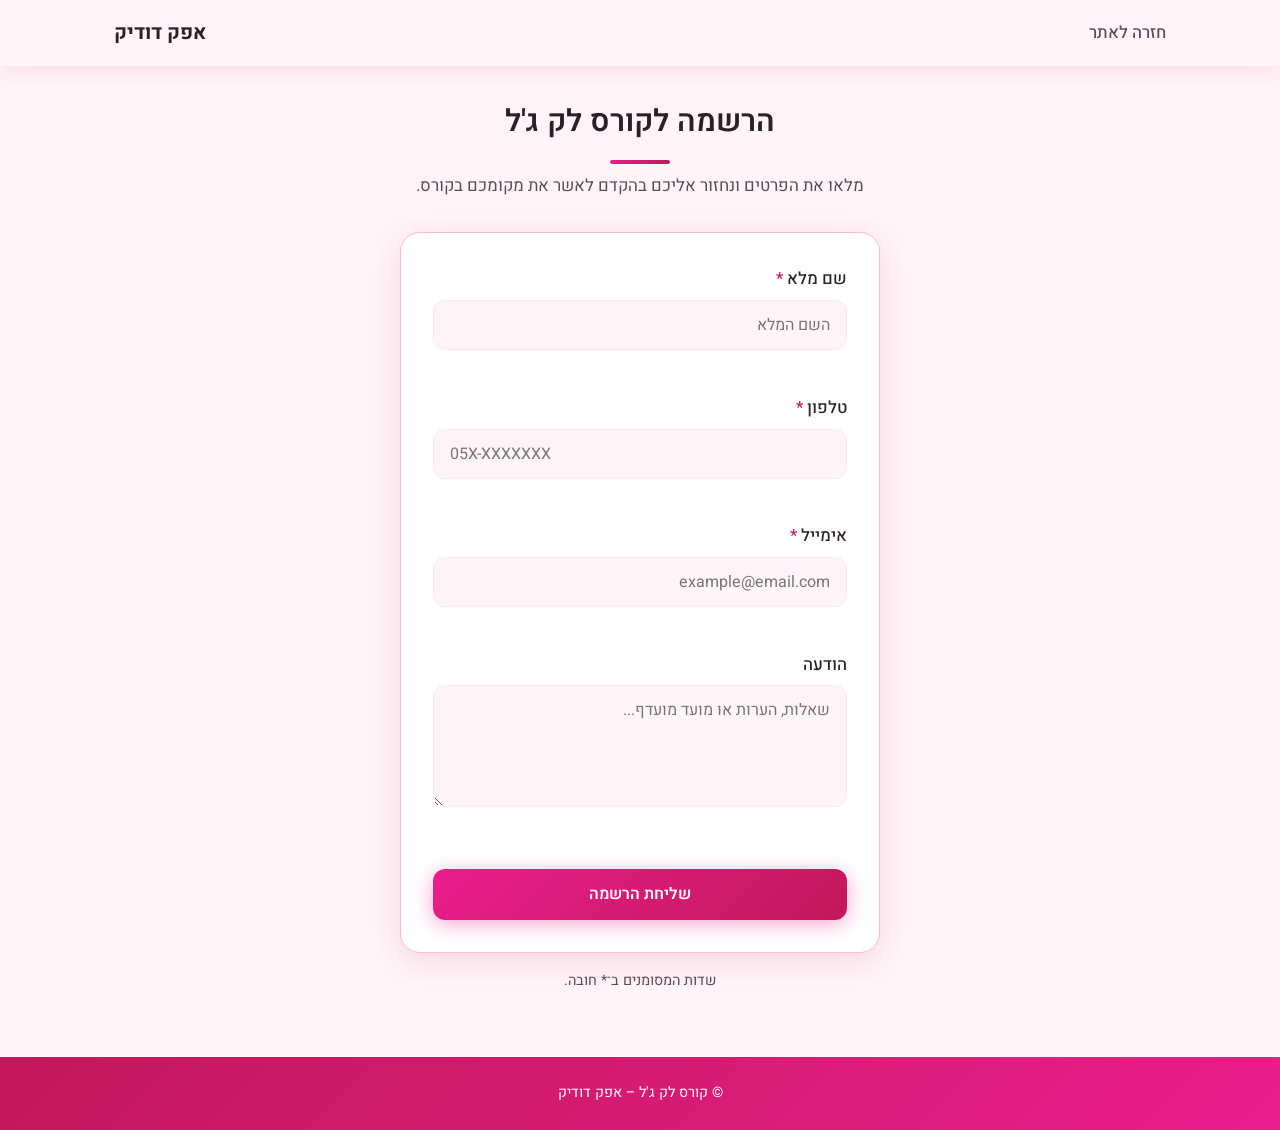
==== register.html @ 3ee5a475 "Add files via upload" ====
<!DOCTYPE html>
<html lang="he" dir="rtl">
<head>
  <meta charset="UTF-8">
  <meta name="viewport" content="width=device-width, initial-scale=1.0">
  <title>הרשמה לקורס לק ג'ל | אפק דודיק</title>
  <link rel="preconnect" href="https://fonts.googleapis.com">
  <link rel="preconnect" href="https://fonts.gstatic.com" crossorigin>
  <link href="https://fonts.googleapis.com/css2?family=Heebo:wght@300;400;500;600;700&display=swap" rel="stylesheet">
  <link rel="stylesheet" href="style.css">
</head>
<body>
  <header class="header">
    <nav class="nav">
      <ul class="nav-links">
        <li><a href="index.html">חזרה לאתר</a></li>
      </ul>
      <a href="index.html" class="logo">
        <img src="" alt="אפק דודיק" class="logo-img" id="logo-img">
        <span class="logo-text">אפק דודיק</span>
      </a>
    </nav>
  </header>

  <main class="register-page">
    <section class="section register-section">
      <div class="container register-container">
        <h1 class="register-title">הרשמה לקורס לק ג'ל</h1>
        <p class="register-intro">מלאו את הפרטים ונחזור אליכם בהקדם לאשר את מקומכם בקורס.</p>

        <!-- להפעלת שליחה למייל: הירשמי ב־formspree.io, צרי טופס עם המייל shoamdudik1123@gmail.com והדביקי את ה־Form ID כאן -->
        <form id="register-form" class="register-form" action="#" method="post" novalidate
          data-formspree-id=""
          data-whatsapp="972543205622">
          <div class="form-group" data-field="name">
            <label for="reg-name">שם מלא <span class="required">*</span></label>
            <input type="text" id="reg-name" name="name" required placeholder="השם המלא" autocomplete="name">
            <span class="error-message" aria-live="polite"></span>
          </div>

          <div class="form-group" data-field="phone">
            <label for="reg-phone">טלפון <span class="required">*</span></label>
            <input type="tel" id="reg-phone" name="phone" required placeholder="05X-XXXXXXX" autocomplete="tel">
            <span class="error-message" aria-live="polite"></span>
          </div>

          <div class="form-group" data-field="email">
            <label for="reg-email">אימייל <span class="required">*</span></label>
            <input type="email" id="reg-email" name="email" required placeholder="example@email.com" autocomplete="email">
            <span class="error-message" aria-live="polite"></span>
          </div>

          <div class="form-group" data-field="message">
            <label for="reg-message">הודעה</label>
            <textarea id="reg-message" name="message" rows="4" placeholder="שאלות, הערות או מועד מועדף..."></textarea>
            <span class="error-message" aria-live="polite"></span>
          </div>

          <button type="submit" class="btn btn-primary btn-submit">שליחת הרשמה</button>
        </form>

        <p class="register-note">שדות המסומנים ב־* חובה.</p>
      </div>
    </section>
  </main>

  <footer class="footer">
    <div class="container">
      <p>© קורס לק ג'ל – אפק דודיק</p>
    </div>
  </footer>

  <script src="register.js"></script>
</body>
</html>
---- style.css ----
/* ---- Variables – צבעים בולטים ויפים לקורס לק ג'ל ---- */
:root {
  --color-bg: #fff5f8;
  --color-cream: #ffe4ec;
  --color-rose: #e91e8c;
  --color-rose-deep: #c2185b;
  --color-rose-light: #f8bbd9;
  --color-rose-hover: #f7c6ec;
  --color-accent: #ff4081;
  --color-text: #2d1f28;
  --color-text-soft: #5c4a54;
  --color-gold: #d4a84b;
  --color-white: #fff;
  --font-heebo: 'Heebo', sans-serif;
  --shadow-soft: 0 4px 20px rgba(233, 30, 140, 0.12);
  --shadow-card: 0 8px 32px rgba(194, 24, 91, 0.15);
  --radius: 12px;
  --radius-lg: 20px;
}

/* ---- Base ---- */
*,
*::before,
*::after {
  box-sizing: border-box;
}

html {
  scroll-behavior: smooth;
  direction: rtl;
}

body {
  margin: 0;
  font-family: var(--font-heebo);
  font-size: 1.05rem;
  line-height: 1.7;
  color: var(--color-text);
  background: var(--color-bg);
  direction: rtl;
}

a {
  color: var(--color-rose-deep);
  text-decoration: none;
  transition: color 0.2s;
}

a:hover {
  color: var(--color-gold);
}

h1, h2, h3 {
  font-family: var(--font-heebo);
  font-weight: 600;
}

/* ---- Header ---- */
.header {
  position: fixed;
  top: 0;
  right: 0;
  left: 0;
  z-index: 100;
  background: rgba(255, 245, 248, 0.98);
  backdrop-filter: blur(8px);
  box-shadow: var(--shadow-soft);
}

.nav {
  display: flex;
  align-items: center;
  justify-content: space-between;
  flex-direction: row;
  direction: rtl;
  max-width: 1100px;
  margin: 0 auto;
  padding: 1rem 1.5rem;
}

.logo {
  display: flex;
  align-items: center;
  gap: 0.5rem;
  font-weight: 700;
  font-size: 1.25rem;
  color: var(--color-text);
}

.logo-img {
  max-height: 42px;
  width: auto;
  display: block;
  object-fit: contain;
}

.logo-text {
  display: inline;
}

.nav-links {
  display: flex;
  flex-direction: row;
  direction: rtl;
  gap: 1.75rem;
  list-style: none;
  margin: 0;
  padding: 0;
}

.nav-links a {
  color: var(--color-text-soft);
  font-weight: 500;
}

.nav-links a:hover {
  color: var(--color-rose);
}

.nav-toggle {
  display: none;
  background: none;
  border: none;
  font-size: 1.5rem;
  cursor: pointer;
  padding: 0.25rem;
}

/* ---- Hero ---- */
.hero {
  position: relative;
  min-height: 85vh;
  display: flex;
  align-items: center;
  justify-content: center;
  padding: 6rem 1.5rem 4rem;
  overflow: hidden;
}

.hero-bg {
  position: absolute;
  inset: 0;
  z-index: 0;
  background: var(--color-cream) url('https://images.unsplash.com/photo-1604654894610-df63bc536371?w=1200') center/cover no-repeat;
}

/* שכבת כיסוי כדי שהטקסט יישאר קריא */
.hero-bg::after {
  content: '';
  position: absolute;
  inset: 0;
  background: linear-gradient(135deg, rgba(255, 245, 248, 0.92) 0%, rgba(255, 228, 236, 0.88) 50%, rgba(255, 245, 248, 0.9) 100%);
  z-index: 1;
}

.hero-content {
  position: relative;
  z-index: 2;
  text-align: center;
  max-width: 560px;
}

.hero h1 {
  font-size: clamp(2.25rem, 5vw, 3.5rem);
  margin: 0 0 0.5rem;
  color: var(--color-text);
  letter-spacing: -0.02em;
}

.hero-sub {
  font-size: 1.2rem;
  color: var(--color-text-soft);
  margin: 0 0 0.5rem;
}

.hero-text {
  font-size: 1rem;
  color: var(--color-text-soft);
  margin: 0 0 0.75rem;
  line-height: 1.65;
  text-align: center;
}

.hero-highlights {
  list-style: none;
  margin: 0.75rem 0 0.5rem;
  padding: 0;
  font-size: 1rem;
  color: var(--color-rose-deep);
  font-weight: 500;
}

.hero-highlights li {
  margin: 0.25rem 0;
}

.hero-cta-text {
  font-size: 1rem;
  color: var(--color-text-soft);
  margin: 0 0 1.25rem;
  font-style: italic;
}

.hero-price {
  margin: 0 0 1.5rem;
  font-size: 1.15rem;
}

.price-amount {
  font-weight: 700;
  font-size: 1.5rem;
  color: var(--color-text);
}

.price-note {
  display: block;
  font-size: 0.9rem;
  color: var(--color-text-soft);
  font-weight: 400;
  margin-top: 0.2rem;
}

/* ---- Buttons ---- */
.btn {
  display: inline-block;
  padding: 0.85rem 2rem;
  font-family: var(--font-heebo);
  font-size: 1rem;
  font-weight: 600;
  border: none;
  border-radius: var(--radius);
  cursor: pointer;
  transition: transform 0.2s, box-shadow 0.2s, color 0.2s, background 0.2s;
}

.btn-primary {
  background: linear-gradient(135deg, var(--color-rose) 0%, var(--color-rose-deep) 100%);
  color: var(--color-white);
  box-shadow: 0 4px 20px rgba(233, 30, 140, 0.4);
}

.btn-primary:hover,
a.btn-primary:hover {
  background: var(--color-rose-hover);
  color: var(--color-text);
  transform: translateY(-2px);
  box-shadow: 0 8px 28px rgba(247, 198, 236, 0.5);
}

/* כפתור ה־HERO – בולט ויפה */
.btn-hero {
  padding: 1rem 2.5rem;
  font-size: 1.1rem;
  font-weight: 700;
  letter-spacing: 0.02em;
  border-radius: 50px;
  box-shadow: 0 6px 24px rgba(194, 24, 91, 0.35);
  border: 2px solid rgba(255, 255, 255, 0.4);
}

.btn-hero:hover,
a.btn-hero:hover {
  box-shadow: 0 10px 32px rgba(194, 24, 91, 0.45);
  border-color: rgba(255, 255, 255, 0.6);
}

/* ---- Sections ---- */
.section {
  padding: 4rem 1.5rem;
  max-width: 1100px;
  margin: 0 auto;
}

.section h2 {
  font-size: 1.85rem;
  margin: 0 0 1.5rem;
  color: var(--color-text);
  text-align: center;
}

.section h2::after {
  content: '';
  display: block;
  width: 60px;
  height: 4px;
  background: linear-gradient(90deg, var(--color-rose), var(--color-rose-deep));
  margin: 0.75rem auto 0;
  border-radius: 2px;
}

.container {
  max-width: 800px;
  margin: 0 auto;
}

.lead {
  font-size: 1.15rem;
  color: var(--color-text-soft);
  text-align: center;
  margin: 0 0 1.25rem;
  max-width: 640px;
  margin-inline: auto;
}

.about-p {
  font-size: 1.05rem;
  color: var(--color-text-soft);
  margin: 0 0 1rem;
  max-width: 640px;
  margin-inline: auto;
  text-align: center;
  line-height: 1.7;
}

/* ---- About / Features ---- */
.about {
  background: var(--color-white);
  box-shadow: var(--shadow-soft);
}

.features {
  display: grid;
  grid-template-columns: repeat(auto-fit, minmax(200px, 1fr));
  gap: 1.5rem;
  margin-top: 2rem;
}

.feature {
  text-align: center;
  padding: 1.5rem 1rem;
  background: var(--color-white);
  border-radius: var(--radius-lg);
  box-shadow: var(--shadow-soft);
  border: 1px solid var(--color-rose-light);
  transition: transform 0.2s;
}

.feature:hover {
  transform: translateY(-4px);
}

.feature-icon {
  font-size: 2rem;
  display: block;
  margin-bottom: 0.75rem;
}

.feature h3 {
  font-size: 1.15rem;
  margin: 0 0 0.35rem;
  color: var(--color-text);
}

.feature p {
  margin: 0;
  font-size: 0.95rem;
  color: var(--color-text-soft);
}

/* ---- Content list ---- */
.content-section {
  background: linear-gradient(180deg, var(--color-cream) 0%, var(--color-bg) 100%);
}

.content-section .section h2::after {
  background: linear-gradient(90deg, var(--color-rose-deep), var(--color-rose));
}

.content-intro {
  text-align: center;
  color: var(--color-text-soft);
  margin: 0 0 1.25rem;
  max-width: 560px;
  margin-inline: auto;
}

.content-outro {
  text-align: center;
  color: var(--color-text-soft);
  margin: 1.25rem 0 0;
  max-width: 520px;
  margin-inline: auto;
  font-weight: 500;
}

.content-list {
  list-style: none;
  margin: 0;
  padding: 0;
  max-width: 520px;
  margin-inline: auto;
}

.content-list li {
  position: relative;
  padding: 0.75rem 2.5rem 0.75rem 0;
  border-bottom: 1px solid rgba(61, 50, 50, 0.08);
  color: var(--color-text-soft);
}

.content-list li::before {
  content: '✓';
  position: absolute;
  right: 0;
  top: 50%;
  transform: translateY(-50%);
  width: 1.5rem;
  height: 1.5rem;
  background: var(--color-rose);
  color: var(--color-white);
  border-radius: 50%;
  display: flex;
  align-items: center;
  justify-content: center;
  font-size: 0.8rem;
  font-weight: bold;
  flex-shrink: 0;
}

/* ---- Instructor ---- */
.instructor .container {
  max-width: 700px;
}

.instructor-card {
  display: grid;
  grid-template-columns: 200px 1fr;
  gap: 2rem;
  align-items: start;
  background: var(--color-white);
  padding: 2rem;
  border-radius: var(--radius-lg);
  box-shadow: var(--shadow-card);
  border: 1px solid var(--color-rose-light);
}

.instructor-placeholder,
.instructor-card .instructor-img-wrap {
  aspect-ratio: 1;
  border-radius: var(--radius);
  overflow: hidden;
  background: linear-gradient(145deg, var(--color-cream) 0%, var(--color-rose-light) 100%);
}

.instructor-card .instructor-img-wrap.instructor-img-fallback {
  display: flex;
  align-items: center;
  justify-content: center;
  color: var(--color-rose-deep);
  font-weight: 600;
  font-size: 0.95rem;
  text-align: center;
  padding: 1rem;
}

.instructor-card .instructor-img-wrap img {
  width: 100%;
  height: 100%;
  object-fit: cover;
  display: block;
}

.instructor-placeholder {
  opacity: 0.9;
}

.instructor-info p {
  margin: 0 0 0.85rem;
  color: var(--color-text-soft);
  line-height: 1.7;
}

.instructor-info p:last-child {
  margin-bottom: 0;
}

/* ---- פרטי הקורס ---- */
.details-section {
  background: var(--color-white);
  box-shadow: var(--shadow-soft);
}

.details-grid {
  display: grid;
  grid-template-columns: repeat(auto-fit, minmax(180px, 1fr));
  gap: 1.25rem;
  margin: 0 0 2rem;
  max-width: 560px;
  margin-inline: auto;
}

.details-item {
  text-align: center;
  padding: 1rem;
  background: var(--color-bg);
  border-radius: var(--radius);
  border: 1px solid var(--color-rose-light);
}

.details-label {
  display: block;
  font-size: 0.9rem;
  color: var(--color-text-soft);
  margin-bottom: 0.35rem;
}

.details-value {
  font-weight: 600;
  color: var(--color-text);
}

.details-included {
  max-width: 360px;
  margin: 0 auto 2rem;
}

.details-included h3 {
  font-size: 1.1rem;
  margin: 0 0 0.75rem;
  color: var(--color-text);
  text-align: center;
}

.details-included ul {
  list-style: none;
  margin: 0;
  padding: 0;
}

.details-included li {
  position: relative;
  padding: 0.4rem 2.5rem 0.4rem 0;
  color: var(--color-text-soft);
}

.details-included li::before {
  content: '✓';
  position: absolute;
  right: 0;
  top: 50%;
  transform: translateY(-50%);
  color: var(--color-rose);
  font-weight: bold;
  font-size: 1rem;
}

.details-price {
  text-align: center;
  font-size: 1.35rem;
  color: var(--color-text);
  margin: 2rem 0 0;
}

.details-price strong {
  color: var(--color-rose-deep);
}

/* ---- תיק עבודות & לקוחות מרוצים ---- */
.portfolio-section,
.testimonials-section {
  background: var(--color-bg);
}

.section-placeholder {
  text-align: center;
  color: var(--color-text-soft);
  margin: 0 0 1.5rem;
  font-size: 1rem;
}

.portfolio-placeholder,
.testimonials-placeholder {
  min-height: 180px;
  background: var(--color-cream);
  border: 2px dashed var(--color-rose-light);
  border-radius: var(--radius-lg);
  margin: 0 auto;
  max-width: 800px;
}

/* ---- Contact ---- */
.contact {
  background: var(--color-white);
  box-shadow: var(--shadow-soft);
}

.contact-intro {
  text-align: center;
  color: var(--color-text-soft);
  margin: 0 0 1rem;
  max-width: 560px;
  margin-inline: auto;
}

.contact-intro + .contact-intro {
  margin-bottom: 2rem;
}

.contact-cta-wrap {
  text-align: center;
  margin: 0;
}

.btn-cta {
  font-size: 1.1rem;
  padding: 1rem 2.25rem;
}

.contact-form {
  max-width: 420px;
  margin: 0 auto 1.5rem;
}

.form-group {
  margin-bottom: 1.25rem;
}

.form-group label {
  display: block;
  font-weight: 500;
  margin-bottom: 0.4rem;
  color: var(--color-text);
}

.form-group input,
.form-group textarea {
  width: 100%;
  padding: 0.75rem 1rem;
  font-family: var(--font-heebo);
  font-size: 1rem;
  border: 1px solid var(--color-cream);
  border-radius: var(--radius);
  background: var(--color-bg);
  color: var(--color-text);
  transition: border-color 0.2s;
}

.form-group input:focus,
.form-group textarea:focus {
  outline: none;
  border-color: var(--color-rose);
}

.form-group textarea {
  resize: vertical;
  min-height: 100px;
}

.contact-form .btn {
  width: 100%;
}

/* ---- וולידציה ---- */
.form-group.has-error input,
.form-group.has-error textarea {
  border-color: var(--color-rose-deep);
  background: #fff8f9;
}

.form-group .error-message {
  display: block;
  font-size: 0.85rem;
  color: var(--color-rose-deep);
  margin-top: 0.35rem;
  min-height: 1.2em;
}

.form-group .required {
  color: var(--color-rose-deep);
}

/* ---- דף הרשמה ---- */
.register-page {
  padding-top: 4rem;
}

.register-section {
  padding: 2rem 1.5rem 4rem;
}

.register-container {
  max-width: 480px;
  margin: 0 auto;
}

.register-title {
  font-size: 1.9rem;
  text-align: center;
  margin: 0 0 0.5rem;
  color: var(--color-text);
}

.register-title::after {
  content: '';
  display: block;
  width: 60px;
  height: 4px;
  background: linear-gradient(90deg, var(--color-rose), var(--color-rose-deep));
  margin: 0.75rem auto 0;
  border-radius: 2px;
}

.register-intro {
  text-align: center;
  color: var(--color-text-soft);
  margin: 0 0 2rem;
}

.register-form {
  background: var(--color-white);
  padding: 2rem;
  border-radius: var(--radius-lg);
  box-shadow: var(--shadow-card);
  border: 1px solid var(--color-rose-light);
}

.register-form .form-group {
  margin-bottom: 1.35rem;
}

.btn-submit {
  width: 100%;
  margin-top: 0.5rem;
}

.register-note {
  text-align: center;
  font-size: 0.9rem;
  color: var(--color-text-soft);
  margin: 1rem 0 0;
}

.contact-note {
  text-align: center;
  font-size: 0.9rem;
  color: var(--color-text-soft);
  margin: 0;
}

/* ---- Footer ---- */
.footer {
  padding: 1.5rem;
  text-align: center;
  background: linear-gradient(135deg, var(--color-rose-deep) 0%, var(--color-rose) 100%);
  color: var(--color-white);
  font-size: 0.9rem;
}

.footer p {
  margin: 0;
}

/* ---- Responsive ---- */
@media (max-width: 768px) {
  .nav-links {
    display: none;
  }

  .nav-toggle {
    display: block;
  }

  .nav-links.open {
    display: flex;
    flex-direction: column;
    position: absolute;
    top: 100%;
    right: 0;
    left: 0;
    background: var(--color-white);
    padding: 1rem;
    box-shadow: var(--shadow-card);
    gap: 0.5rem;
  }

  .hero {
    min-height: 75vh;
    padding: 5rem 1rem 3rem;
  }

  .instructor-card {
    grid-template-columns: 1fr;
    text-align: center;
  }

  .instructor-placeholder,
  .instructor-card .instructor-img-wrap {
    max-width: 180px;
    margin: 0 auto;
  }
}

@media (max-width: 480px) {
  .features {
    grid-template-columns: 1fr;
  }
}
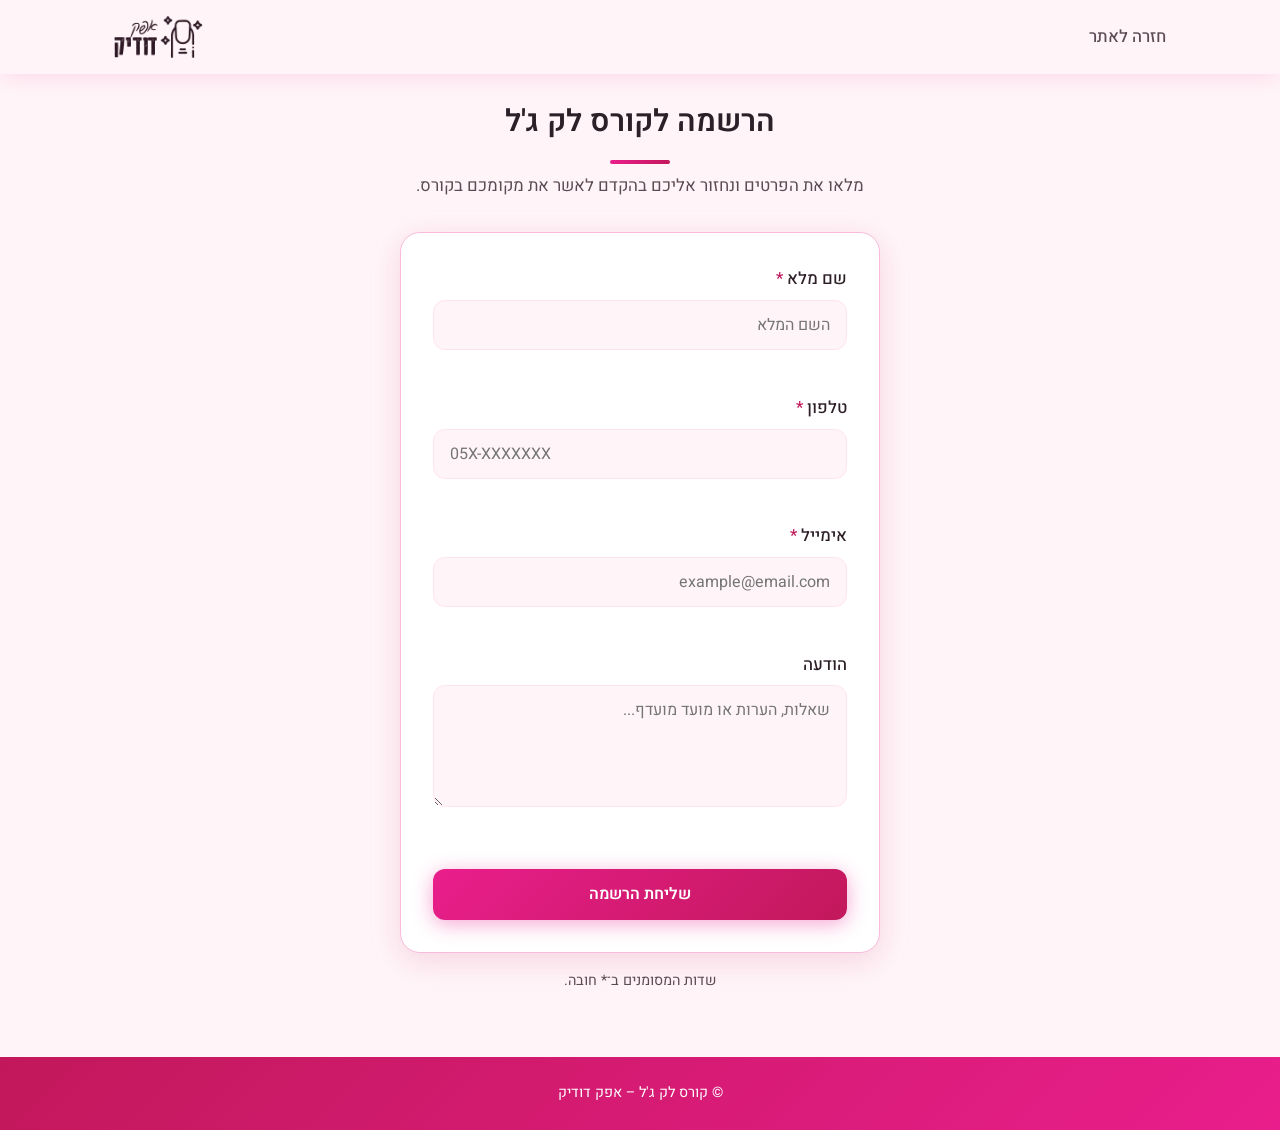
==== commit cc8b3165: "Add files via upload" ====
--- a/register.html
+++ b/register.html
@@ -16,7 +16,7 @@
         <li><a href="index.html">חזרה לאתר</a></li>
       </ul>
       <a href="index.html" class="logo">
-        <img src="" alt="אפק דודיק" class="logo-img" id="logo-img">
+        <img src="images/logo.png" alt="אפק דודיק" class="logo-img">
         <span class="logo-text">אפק דודיק</span>
       </a>
     </nav>
--- a/style.css
+++ b/style.css
@@ -1,797 +1,827 @@
-/* ---- Variables – צבעים בולטים ויפים לקורס לק ג'ל ---- */
-:root {
-  --color-bg: #fff5f8;
-  --color-cream: #ffe4ec;
-  --color-rose: #e91e8c;
-  --color-rose-deep: #c2185b;
-  --color-rose-light: #f8bbd9;
-  --color-rose-hover: #f7c6ec;
-  --color-accent: #ff4081;
-  --color-text: #2d1f28;
-  --color-text-soft: #5c4a54;
-  --color-gold: #d4a84b;
-  --color-white: #fff;
-  --font-heebo: 'Heebo', sans-serif;
-  --shadow-soft: 0 4px 20px rgba(233, 30, 140, 0.12);
-  --shadow-card: 0 8px 32px rgba(194, 24, 91, 0.15);
-  --radius: 12px;
-  --radius-lg: 20px;
-}
-
-/* ---- Base ---- */
-*,
-*::before,
-*::after {
-  box-sizing: border-box;
-}
-
-html {
-  scroll-behavior: smooth;
-  direction: rtl;
-}
-
-body {
-  margin: 0;
-  font-family: var(--font-heebo);
-  font-size: 1.05rem;
-  line-height: 1.7;
-  color: var(--color-text);
-  background: var(--color-bg);
-  direction: rtl;
-}
-
-a {
-  color: var(--color-rose-deep);
-  text-decoration: none;
-  transition: color 0.2s;
-}
-
-a:hover {
-  color: var(--color-gold);
-}
-
-h1, h2, h3 {
-  font-family: var(--font-heebo);
-  font-weight: 600;
-}
-
-/* ---- Header ---- */
-.header {
-  position: fixed;
-  top: 0;
-  right: 0;
-  left: 0;
-  z-index: 100;
-  background: rgba(255, 245, 248, 0.98);
-  backdrop-filter: blur(8px);
-  box-shadow: var(--shadow-soft);
-}
-
-.nav {
-  display: flex;
-  align-items: center;
-  justify-content: space-between;
-  flex-direction: row;
-  direction: rtl;
-  max-width: 1100px;
-  margin: 0 auto;
-  padding: 1rem 1.5rem;
-}
-
-.logo {
-  display: flex;
-  align-items: center;
-  gap: 0.5rem;
-  font-weight: 700;
-  font-size: 1.25rem;
-  color: var(--color-text);
-}
-
-.logo-img {
-  max-height: 42px;
-  width: auto;
-  display: block;
-  object-fit: contain;
-}
-
-.logo-text {
-  display: inline;
-}
-
-.nav-links {
-  display: flex;
-  flex-direction: row;
-  direction: rtl;
-  gap: 1.75rem;
-  list-style: none;
-  margin: 0;
-  padding: 0;
-}
-
-.nav-links a {
-  color: var(--color-text-soft);
-  font-weight: 500;
-}
-
-.nav-links a:hover {
-  color: var(--color-rose);
-}
-
-.nav-toggle {
-  display: none;
-  background: none;
-  border: none;
-  font-size: 1.5rem;
-  cursor: pointer;
-  padding: 0.25rem;
-}
-
-/* ---- Hero ---- */
-.hero {
-  position: relative;
-  min-height: 85vh;
-  display: flex;
-  align-items: center;
-  justify-content: center;
-  padding: 6rem 1.5rem 4rem;
-  overflow: hidden;
-}
-
-.hero-bg {
-  position: absolute;
-  inset: 0;
-  z-index: 0;
-  background: var(--color-cream) url('https://images.unsplash.com/photo-1604654894610-df63bc536371?w=1200') center/cover no-repeat;
-}
-
-/* שכבת כיסוי כדי שהטקסט יישאר קריא */
-.hero-bg::after {
-  content: '';
-  position: absolute;
-  inset: 0;
-  background: linear-gradient(135deg, rgba(255, 245, 248, 0.92) 0%, rgba(255, 228, 236, 0.88) 50%, rgba(255, 245, 248, 0.9) 100%);
-  z-index: 1;
-}
-
-.hero-content {
-  position: relative;
-  z-index: 2;
-  text-align: center;
-  max-width: 560px;
-}
-
-.hero h1 {
-  font-size: clamp(2.25rem, 5vw, 3.5rem);
-  margin: 0 0 0.5rem;
-  color: var(--color-text);
-  letter-spacing: -0.02em;
-}
-
-.hero-sub {
-  font-size: 1.2rem;
-  color: var(--color-text-soft);
-  margin: 0 0 0.5rem;
-}
-
-.hero-text {
-  font-size: 1rem;
-  color: var(--color-text-soft);
-  margin: 0 0 0.75rem;
-  line-height: 1.65;
-  text-align: center;
-}
-
-.hero-highlights {
-  list-style: none;
-  margin: 0.75rem 0 0.5rem;
-  padding: 0;
-  font-size: 1rem;
-  color: var(--color-rose-deep);
-  font-weight: 500;
-}
-
-.hero-highlights li {
-  margin: 0.25rem 0;
-}
-
-.hero-cta-text {
-  font-size: 1rem;
-  color: var(--color-text-soft);
-  margin: 0 0 1.25rem;
-  font-style: italic;
-}
-
-.hero-price {
-  margin: 0 0 1.5rem;
-  font-size: 1.15rem;
-}
-
-.price-amount {
-  font-weight: 700;
-  font-size: 1.5rem;
-  color: var(--color-text);
-}
-
-.price-note {
-  display: block;
-  font-size: 0.9rem;
-  color: var(--color-text-soft);
-  font-weight: 400;
-  margin-top: 0.2rem;
-}
-
-/* ---- Buttons ---- */
-.btn {
-  display: inline-block;
-  padding: 0.85rem 2rem;
-  font-family: var(--font-heebo);
-  font-size: 1rem;
-  font-weight: 600;
-  border: none;
-  border-radius: var(--radius);
-  cursor: pointer;
-  transition: transform 0.2s, box-shadow 0.2s, color 0.2s, background 0.2s;
-}
-
-.btn-primary {
-  background: linear-gradient(135deg, var(--color-rose) 0%, var(--color-rose-deep) 100%);
-  color: var(--color-white);
-  box-shadow: 0 4px 20px rgba(233, 30, 140, 0.4);
-}
-
-.btn-primary:hover,
-a.btn-primary:hover {
-  background: var(--color-rose-hover);
-  color: var(--color-text);
-  transform: translateY(-2px);
-  box-shadow: 0 8px 28px rgba(247, 198, 236, 0.5);
-}
-
-/* כפתור ה־HERO – בולט ויפה */
-.btn-hero {
-  padding: 1rem 2.5rem;
-  font-size: 1.1rem;
-  font-weight: 700;
-  letter-spacing: 0.02em;
-  border-radius: 50px;
-  box-shadow: 0 6px 24px rgba(194, 24, 91, 0.35);
-  border: 2px solid rgba(255, 255, 255, 0.4);
-}
-
-.btn-hero:hover,
-a.btn-hero:hover {
-  box-shadow: 0 10px 32px rgba(194, 24, 91, 0.45);
-  border-color: rgba(255, 255, 255, 0.6);
-}
-
-/* ---- Sections ---- */
-.section {
-  padding: 4rem 1.5rem;
-  max-width: 1100px;
-  margin: 0 auto;
-}
-
-.section h2 {
-  font-size: 1.85rem;
-  margin: 0 0 1.5rem;
-  color: var(--color-text);
-  text-align: center;
-}
-
-.section h2::after {
-  content: '';
-  display: block;
-  width: 60px;
-  height: 4px;
-  background: linear-gradient(90deg, var(--color-rose), var(--color-rose-deep));
-  margin: 0.75rem auto 0;
-  border-radius: 2px;
-}
-
-.container {
-  max-width: 800px;
-  margin: 0 auto;
-}
-
-.lead {
-  font-size: 1.15rem;
-  color: var(--color-text-soft);
-  text-align: center;
-  margin: 0 0 1.25rem;
-  max-width: 640px;
-  margin-inline: auto;
-}
-
-.about-p {
-  font-size: 1.05rem;
-  color: var(--color-text-soft);
-  margin: 0 0 1rem;
-  max-width: 640px;
-  margin-inline: auto;
-  text-align: center;
-  line-height: 1.7;
-}
-
-/* ---- About / Features ---- */
-.about {
-  background: var(--color-white);
-  box-shadow: var(--shadow-soft);
-}
-
-.features {
-  display: grid;
-  grid-template-columns: repeat(auto-fit, minmax(200px, 1fr));
-  gap: 1.5rem;
-  margin-top: 2rem;
-}
-
-.feature {
-  text-align: center;
-  padding: 1.5rem 1rem;
-  background: var(--color-white);
-  border-radius: var(--radius-lg);
-  box-shadow: var(--shadow-soft);
-  border: 1px solid var(--color-rose-light);
-  transition: transform 0.2s;
-}
-
-.feature:hover {
-  transform: translateY(-4px);
-}
-
-.feature-icon {
-  font-size: 2rem;
-  display: block;
-  margin-bottom: 0.75rem;
-}
-
-.feature h3 {
-  font-size: 1.15rem;
-  margin: 0 0 0.35rem;
-  color: var(--color-text);
-}
-
-.feature p {
-  margin: 0;
-  font-size: 0.95rem;
-  color: var(--color-text-soft);
-}
-
-/* ---- Content list ---- */
-.content-section {
-  background: linear-gradient(180deg, var(--color-cream) 0%, var(--color-bg) 100%);
-}
-
-.content-section .section h2::after {
-  background: linear-gradient(90deg, var(--color-rose-deep), var(--color-rose));
-}
-
-.content-intro {
-  text-align: center;
-  color: var(--color-text-soft);
-  margin: 0 0 1.25rem;
-  max-width: 560px;
-  margin-inline: auto;
-}
-
-.content-outro {
-  text-align: center;
-  color: var(--color-text-soft);
-  margin: 1.25rem 0 0;
-  max-width: 520px;
-  margin-inline: auto;
-  font-weight: 500;
-}
-
-.content-list {
-  list-style: none;
-  margin: 0;
-  padding: 0;
-  max-width: 520px;
-  margin-inline: auto;
-}
-
-.content-list li {
-  position: relative;
-  padding: 0.75rem 2.5rem 0.75rem 0;
-  border-bottom: 1px solid rgba(61, 50, 50, 0.08);
-  color: var(--color-text-soft);
-}
-
-.content-list li::before {
-  content: '✓';
-  position: absolute;
-  right: 0;
-  top: 50%;
-  transform: translateY(-50%);
-  width: 1.5rem;
-  height: 1.5rem;
-  background: var(--color-rose);
-  color: var(--color-white);
-  border-radius: 50%;
-  display: flex;
-  align-items: center;
-  justify-content: center;
-  font-size: 0.8rem;
-  font-weight: bold;
-  flex-shrink: 0;
-}
-
-/* ---- Instructor ---- */
-.instructor .container {
-  max-width: 700px;
-}
-
-.instructor-card {
-  display: grid;
-  grid-template-columns: 200px 1fr;
-  gap: 2rem;
-  align-items: start;
-  background: var(--color-white);
-  padding: 2rem;
-  border-radius: var(--radius-lg);
-  box-shadow: var(--shadow-card);
-  border: 1px solid var(--color-rose-light);
-}
-
-.instructor-placeholder,
-.instructor-card .instructor-img-wrap {
-  aspect-ratio: 1;
-  border-radius: var(--radius);
-  overflow: hidden;
-  background: linear-gradient(145deg, var(--color-cream) 0%, var(--color-rose-light) 100%);
-}
-
-.instructor-card .instructor-img-wrap.instructor-img-fallback {
-  display: flex;
-  align-items: center;
-  justify-content: center;
-  color: var(--color-rose-deep);
-  font-weight: 600;
-  font-size: 0.95rem;
-  text-align: center;
-  padding: 1rem;
-}
-
-.instructor-card .instructor-img-wrap img {
-  width: 100%;
-  height: 100%;
-  object-fit: cover;
-  display: block;
-}
-
-.instructor-placeholder {
-  opacity: 0.9;
-}
-
-.instructor-info p {
-  margin: 0 0 0.85rem;
-  color: var(--color-text-soft);
-  line-height: 1.7;
-}
-
-.instructor-info p:last-child {
-  margin-bottom: 0;
-}
-
-/* ---- פרטי הקורס ---- */
-.details-section {
-  background: var(--color-white);
-  box-shadow: var(--shadow-soft);
-}
-
-.details-grid {
-  display: grid;
-  grid-template-columns: repeat(auto-fit, minmax(180px, 1fr));
-  gap: 1.25rem;
-  margin: 0 0 2rem;
-  max-width: 560px;
-  margin-inline: auto;
-}
-
-.details-item {
-  text-align: center;
-  padding: 1rem;
-  background: var(--color-bg);
-  border-radius: var(--radius);
-  border: 1px solid var(--color-rose-light);
-}
-
-.details-label {
-  display: block;
-  font-size: 0.9rem;
-  color: var(--color-text-soft);
-  margin-bottom: 0.35rem;
-}
-
-.details-value {
-  font-weight: 600;
-  color: var(--color-text);
-}
-
-.details-included {
-  max-width: 360px;
-  margin: 0 auto 2rem;
-}
-
-.details-included h3 {
-  font-size: 1.1rem;
-  margin: 0 0 0.75rem;
-  color: var(--color-text);
-  text-align: center;
-}
-
-.details-included ul {
-  list-style: none;
-  margin: 0;
-  padding: 0;
-}
-
-.details-included li {
-  position: relative;
-  padding: 0.4rem 2.5rem 0.4rem 0;
-  color: var(--color-text-soft);
-}
-
-.details-included li::before {
-  content: '✓';
-  position: absolute;
-  right: 0;
-  top: 50%;
-  transform: translateY(-50%);
-  color: var(--color-rose);
-  font-weight: bold;
-  font-size: 1rem;
-}
-
-.details-price {
-  text-align: center;
-  font-size: 1.35rem;
-  color: var(--color-text);
-  margin: 2rem 0 0;
-}
-
-.details-price strong {
-  color: var(--color-rose-deep);
-}
-
-/* ---- תיק עבודות & לקוחות מרוצים ---- */
-.portfolio-section,
-.testimonials-section {
-  background: var(--color-bg);
-}
-
-.section-placeholder {
-  text-align: center;
-  color: var(--color-text-soft);
-  margin: 0 0 1.5rem;
-  font-size: 1rem;
-}
-
-.portfolio-placeholder,
-.testimonials-placeholder {
-  min-height: 180px;
-  background: var(--color-cream);
-  border: 2px dashed var(--color-rose-light);
-  border-radius: var(--radius-lg);
-  margin: 0 auto;
-  max-width: 800px;
-}
-
-/* ---- Contact ---- */
-.contact {
-  background: var(--color-white);
-  box-shadow: var(--shadow-soft);
-}
-
-.contact-intro {
-  text-align: center;
-  color: var(--color-text-soft);
-  margin: 0 0 1rem;
-  max-width: 560px;
-  margin-inline: auto;
-}
-
-.contact-intro + .contact-intro {
-  margin-bottom: 2rem;
-}
-
-.contact-cta-wrap {
-  text-align: center;
-  margin: 0;
-}
-
-.btn-cta {
-  font-size: 1.1rem;
-  padding: 1rem 2.25rem;
-}
-
-.contact-form {
-  max-width: 420px;
-  margin: 0 auto 1.5rem;
-}
-
-.form-group {
-  margin-bottom: 1.25rem;
-}
-
-.form-group label {
-  display: block;
-  font-weight: 500;
-  margin-bottom: 0.4rem;
-  color: var(--color-text);
-}
-
-.form-group input,
-.form-group textarea {
-  width: 100%;
-  padding: 0.75rem 1rem;
-  font-family: var(--font-heebo);
-  font-size: 1rem;
-  border: 1px solid var(--color-cream);
-  border-radius: var(--radius);
-  background: var(--color-bg);
-  color: var(--color-text);
-  transition: border-color 0.2s;
-}
-
-.form-group input:focus,
-.form-group textarea:focus {
-  outline: none;
-  border-color: var(--color-rose);
-}
-
-.form-group textarea {
-  resize: vertical;
-  min-height: 100px;
-}
-
-.contact-form .btn {
-  width: 100%;
-}
-
-/* ---- וולידציה ---- */
-.form-group.has-error input,
-.form-group.has-error textarea {
-  border-color: var(--color-rose-deep);
-  background: #fff8f9;
-}
-
-.form-group .error-message {
-  display: block;
-  font-size: 0.85rem;
-  color: var(--color-rose-deep);
-  margin-top: 0.35rem;
-  min-height: 1.2em;
-}
-
-.form-group .required {
-  color: var(--color-rose-deep);
-}
-
-/* ---- דף הרשמה ---- */
-.register-page {
-  padding-top: 4rem;
-}
-
-.register-section {
-  padding: 2rem 1.5rem 4rem;
-}
-
-.register-container {
-  max-width: 480px;
-  margin: 0 auto;
-}
-
-.register-title {
-  font-size: 1.9rem;
-  text-align: center;
-  margin: 0 0 0.5rem;
-  color: var(--color-text);
-}
-
-.register-title::after {
-  content: '';
-  display: block;
-  width: 60px;
-  height: 4px;
-  background: linear-gradient(90deg, var(--color-rose), var(--color-rose-deep));
-  margin: 0.75rem auto 0;
-  border-radius: 2px;
-}
-
-.register-intro {
-  text-align: center;
-  color: var(--color-text-soft);
-  margin: 0 0 2rem;
-}
-
-.register-form {
-  background: var(--color-white);
-  padding: 2rem;
-  border-radius: var(--radius-lg);
-  box-shadow: var(--shadow-card);
-  border: 1px solid var(--color-rose-light);
-}
-
-.register-form .form-group {
-  margin-bottom: 1.35rem;
-}
-
-.btn-submit {
-  width: 100%;
-  margin-top: 0.5rem;
-}
-
-.register-note {
-  text-align: center;
-  font-size: 0.9rem;
-  color: var(--color-text-soft);
-  margin: 1rem 0 0;
-}
-
-.contact-note {
-  text-align: center;
-  font-size: 0.9rem;
-  color: var(--color-text-soft);
-  margin: 0;
-}
-
-/* ---- Footer ---- */
-.footer {
-  padding: 1.5rem;
-  text-align: center;
-  background: linear-gradient(135deg, var(--color-rose-deep) 0%, var(--color-rose) 100%);
-  color: var(--color-white);
-  font-size: 0.9rem;
-}
-
-.footer p {
-  margin: 0;
-}
-
-/* ---- Responsive ---- */
-@media (max-width: 768px) {
-  .nav-links {
-    display: none;
-  }
-
-  .nav-toggle {
-    display: block;
-  }
-
-  .nav-links.open {
-    display: flex;
-    flex-direction: column;
-    position: absolute;
-    top: 100%;
-    right: 0;
-    left: 0;
-    background: var(--color-white);
-    padding: 1rem;
-    box-shadow: var(--shadow-card);
-    gap: 0.5rem;
-  }
-
-  .hero {
-    min-height: 75vh;
-    padding: 5rem 1rem 3rem;
-  }
-
-  .instructor-card {
-    grid-template-columns: 1fr;
-    text-align: center;
-  }
-
-  .instructor-placeholder,
-  .instructor-card .instructor-img-wrap {
-    max-width: 180px;
-    margin: 0 auto;
-  }
-}
-
-@media (max-width: 480px) {
-  .features {
-    grid-template-columns: 1fr;
-  }
-}
+/* ---- Variables – צבעים בולטים ויפים לקורס לק ג'ל ---- */
+:root {
+  --color-bg: #fff5f8;
+  --color-cream: #ffe4ec;
+  --color-rose: #e91e8c;
+  --color-rose-deep: #c2185b;
+  --color-rose-light: #f8bbd9;
+  --color-rose-hover: #f7c6ec;
+  --color-accent: #ff4081;
+  --color-text: #2d1f28;
+  --color-text-soft: #5c4a54;
+  --color-gold: #d4a84b;
+  --color-white: #fff;
+  --font-heebo: 'Heebo', sans-serif;
+  --shadow-soft: 0 4px 20px rgba(233, 30, 140, 0.12);
+  --shadow-card: 0 8px 32px rgba(194, 24, 91, 0.15);
+  --radius: 12px;
+  --radius-lg: 20px;
+}
+
+/* ---- Base ---- */
+*,
+*::before,
+*::after {
+  box-sizing: border-box;
+}
+
+html {
+  scroll-behavior: smooth;
+  direction: rtl;
+}
+
+body {
+  margin: 0;
+  font-family: var(--font-heebo);
+  font-size: 1.05rem;
+  line-height: 1.7;
+  color: var(--color-text);
+  background: var(--color-bg);
+  direction: rtl;
+}
+
+a {
+  color: var(--color-rose-deep);
+  text-decoration: none;
+  transition: color 0.2s;
+}
+
+a:hover {
+  color: var(--color-gold);
+}
+
+h1, h2, h3 {
+  font-family: var(--font-heebo);
+  font-weight: 600;
+}
+
+/* ---- Header ---- */
+.header {
+  position: fixed;
+  top: 0;
+  right: 0;
+  left: 0;
+  z-index: 100;
+  background: rgba(255, 245, 248, 0.98);
+  backdrop-filter: blur(8px);
+  box-shadow: var(--shadow-soft);
+}
+
+.nav {
+  display: flex;
+  align-items: center;
+  justify-content: space-between;
+  flex-direction: row;
+  direction: rtl;
+  max-width: 1100px;
+  margin: 0 auto;
+  padding: 1rem 1.5rem;
+}
+
+.logo {
+  display: flex;
+  align-items: center;
+  gap: 0.5rem;
+  font-weight: 700;
+  font-size: 1.25rem;
+  color: var(--color-text);
+}
+
+.logo-img {
+  max-height: 42px;
+  width: auto;
+  display: block;
+  object-fit: contain;
+}
+
+.logo-text {
+  display: inline;
+}
+
+.nav-links {
+  display: flex;
+  flex-direction: row;
+  direction: rtl;
+  gap: 1.75rem;
+  list-style: none;
+  margin: 0;
+  padding: 0;
+}
+
+.nav-links a {
+  color: var(--color-text-soft);
+  font-weight: 500;
+}
+
+.nav-links a:hover {
+  color: var(--color-rose);
+}
+
+.nav-toggle {
+  display: none;
+  background: none;
+  border: none;
+  font-size: 1.5rem;
+  cursor: pointer;
+  padding: 0.25rem;
+}
+
+/* ---- Hero ---- */
+.hero {
+  position: relative;
+  min-height: 85vh;
+  display: flex;
+  align-items: center;
+  justify-content: center;
+  padding: 6rem 1.5rem 4rem;
+  overflow: hidden;
+}
+
+.hero-bg {
+  position: absolute;
+  inset: 0;
+  z-index: 0;
+  background: var(--color-cream) url('https://images.unsplash.com/photo-1604654894610-df63bc536371?w=1200') center/cover no-repeat;
+}
+
+/* שכבת כיסוי כדי שהטקסט יישאר קריא */
+.hero-bg::after {
+  content: '';
+  position: absolute;
+  inset: 0;
+  background: linear-gradient(135deg, rgba(255, 245, 248, 0.92) 0%, rgba(255, 228, 236, 0.88) 50%, rgba(255, 245, 248, 0.9) 100%);
+  z-index: 1;
+}
+
+.hero-content {
+  position: relative;
+  z-index: 2;
+  text-align: center;
+  max-width: 560px;
+}
+
+.hero h1 {
+  font-size: clamp(2.25rem, 5vw, 3.5rem);
+  margin: 0 0 0.5rem;
+  color: var(--color-text);
+  letter-spacing: -0.02em;
+}
+
+.hero-sub {
+  font-size: 1.2rem;
+  color: var(--color-text-soft);
+  margin: 0 0 0.5rem;
+}
+
+.hero-text {
+  font-size: 1rem;
+  color: var(--color-text-soft);
+  margin: 0 0 0.75rem;
+  line-height: 1.65;
+  text-align: center;
+}
+
+.hero-highlights {
+  list-style: none;
+  margin: 0.75rem 0 0.5rem;
+  padding: 0;
+  font-size: 1rem;
+  color: var(--color-rose-deep);
+  font-weight: 500;
+}
+
+.hero-highlights li {
+  margin: 0.25rem 0;
+}
+
+.hero-cta-text {
+  font-size: 1rem;
+  color: var(--color-text-soft);
+  margin: 0 0 1.25rem;
+  font-style: italic;
+}
+
+.hero-price {
+  margin: 0 0 1.5rem;
+  font-size: 1.15rem;
+}
+
+.price-amount {
+  font-weight: 700;
+  font-size: 1.5rem;
+  color: var(--color-text);
+}
+
+.price-note {
+  display: block;
+  font-size: 0.9rem;
+  color: var(--color-text-soft);
+  font-weight: 400;
+  margin-top: 0.2rem;
+}
+
+/* ---- Buttons ---- */
+.btn {
+  display: inline-block;
+  padding: 0.85rem 2rem;
+  font-family: var(--font-heebo);
+  font-size: 1rem;
+  font-weight: 600;
+  border: none;
+  border-radius: var(--radius);
+  cursor: pointer;
+  transition: transform 0.2s, box-shadow 0.2s, color 0.2s, background 0.2s;
+}
+
+.btn-primary {
+  background: linear-gradient(135deg, var(--color-rose) 0%, var(--color-rose-deep) 100%);
+  color: var(--color-white);
+  box-shadow: 0 4px 20px rgba(233, 30, 140, 0.4);
+}
+
+.btn-primary:hover,
+a.btn-primary:hover {
+  background: var(--color-rose-hover);
+  color: var(--color-text);
+  transform: translateY(-2px);
+  box-shadow: 0 8px 28px rgba(247, 198, 236, 0.5);
+}
+
+/* כפתור ה־HERO – בולט ויפה */
+.btn-hero {
+  padding: 1rem 2.5rem;
+  font-size: 1.1rem;
+  font-weight: 700;
+  letter-spacing: 0.02em;
+  border-radius: 50px;
+  box-shadow: 0 6px 24px rgba(194, 24, 91, 0.35);
+  border: 2px solid rgba(255, 255, 255, 0.4);
+}
+
+.btn-hero:hover,
+a.btn-hero:hover {
+  box-shadow: 0 10px 32px rgba(194, 24, 91, 0.45);
+  border-color: rgba(255, 255, 255, 0.6);
+}
+
+/* ---- Sections ---- */
+.section {
+  padding: 4rem 1.5rem;
+  max-width: 1100px;
+  margin: 0 auto;
+}
+
+.section h2 {
+  font-size: 1.85rem;
+  margin: 0 0 1.5rem;
+  color: var(--color-text);
+  text-align: center;
+}
+
+.section h2::after {
+  content: '';
+  display: block;
+  width: 60px;
+  height: 4px;
+  background: linear-gradient(90deg, var(--color-rose), var(--color-rose-deep));
+  margin: 0.75rem auto 0;
+  border-radius: 2px;
+}
+
+.container {
+  max-width: 800px;
+  margin: 0 auto;
+}
+
+.lead {
+  font-size: 1.15rem;
+  color: var(--color-text-soft);
+  text-align: center;
+  margin: 0 0 1.25rem;
+  max-width: 640px;
+  margin-inline: auto;
+}
+
+.about-p {
+  font-size: 1.05rem;
+  color: var(--color-text-soft);
+  margin: 0 0 1rem;
+  max-width: 640px;
+  margin-inline: auto;
+  text-align: center;
+  line-height: 1.7;
+}
+
+/* ---- About / Features ---- */
+.about {
+  background: var(--color-white);
+  box-shadow: var(--shadow-soft);
+}
+
+.features {
+  display: grid;
+  grid-template-columns: repeat(auto-fit, minmax(200px, 1fr));
+  gap: 1.5rem;
+  margin-top: 2rem;
+}
+
+.feature {
+  text-align: center;
+  padding: 1.5rem 1rem;
+  background: var(--color-white);
+  border-radius: var(--radius-lg);
+  box-shadow: var(--shadow-soft);
+  border: 1px solid var(--color-rose-light);
+  transition: transform 0.2s;
+}
+
+.feature:hover {
+  transform: translateY(-4px);
+}
+
+.feature-icon {
+  font-size: 2rem;
+  display: block;
+  margin-bottom: 0.75rem;
+}
+
+.feature h3 {
+  font-size: 1.15rem;
+  margin: 0 0 0.35rem;
+  color: var(--color-text);
+}
+
+.feature p {
+  margin: 0;
+  font-size: 0.95rem;
+  color: var(--color-text-soft);
+}
+
+/* ---- Content list ---- */
+.content-section {
+  background: linear-gradient(180deg, var(--color-cream) 0%, var(--color-bg) 100%);
+}
+
+.content-section .section h2::after {
+  background: linear-gradient(90deg, var(--color-rose-deep), var(--color-rose));
+}
+
+.content-intro {
+  text-align: center;
+  color: var(--color-text-soft);
+  margin: 0 0 1.25rem;
+  max-width: 560px;
+  margin-inline: auto;
+}
+
+.content-outro {
+  text-align: center;
+  color: var(--color-text-soft);
+  margin: 1.25rem 0 0;
+  max-width: 520px;
+  margin-inline: auto;
+  font-weight: 500;
+}
+
+.content-list {
+  list-style: none;
+  margin: 0;
+  padding: 0;
+  max-width: 520px;
+  margin-inline: auto;
+}
+
+.content-list li {
+  position: relative;
+  padding: 0.75rem 2.5rem 0.75rem 0;
+  border-bottom: 1px solid rgba(61, 50, 50, 0.08);
+  color: var(--color-text-soft);
+}
+
+.content-list li::before {
+  content: '✓';
+  position: absolute;
+  right: 0;
+  top: 50%;
+  transform: translateY(-50%);
+  width: 1.5rem;
+  height: 1.5rem;
+  background: var(--color-rose);
+  color: var(--color-white);
+  border-radius: 50%;
+  display: flex;
+  align-items: center;
+  justify-content: center;
+  font-size: 0.8rem;
+  font-weight: bold;
+  flex-shrink: 0;
+}
+
+/* ---- Instructor ---- */
+.instructor .container {
+  max-width: 700px;
+}
+
+.instructor-card {
+  display: grid;
+  grid-template-columns: 200px 1fr;
+  gap: 2rem;
+  align-items: start;
+  background: var(--color-white);
+  padding: 2rem;
+  border-radius: var(--radius-lg);
+  box-shadow: var(--shadow-card);
+  border: 1px solid var(--color-rose-light);
+}
+
+.instructor-placeholder,
+.instructor-card .instructor-img-wrap {
+  aspect-ratio: 1;
+  border-radius: var(--radius);
+  overflow: hidden;
+  background: linear-gradient(145deg, var(--color-cream) 0%, var(--color-rose-light) 100%);
+}
+
+.instructor-card .instructor-img-wrap.instructor-img-fallback {
+  display: flex;
+  align-items: center;
+  justify-content: center;
+  color: var(--color-rose-deep);
+  font-weight: 600;
+  font-size: 0.95rem;
+  text-align: center;
+  padding: 1rem;
+}
+
+.instructor-card .instructor-img-wrap img {
+  width: 100%;
+  height: 100%;
+  object-fit: cover;
+  display: block;
+}
+
+.instructor-placeholder {
+  opacity: 0.9;
+}
+
+.instructor-info p {
+  margin: 0 0 0.85rem;
+  color: var(--color-text-soft);
+  line-height: 1.7;
+}
+
+.instructor-info p:last-child {
+  margin-bottom: 0;
+}
+
+/* ---- פרטי הקורס ---- */
+.details-section {
+  background: var(--color-white);
+  box-shadow: var(--shadow-soft);
+}
+
+.details-grid {
+  display: grid;
+  grid-template-columns: repeat(auto-fit, minmax(180px, 1fr));
+  gap: 1.25rem;
+  margin: 0 0 2rem;
+  max-width: 560px;
+  margin-inline: auto;
+}
+
+.details-item {
+  text-align: center;
+  padding: 1rem;
+  background: var(--color-bg);
+  border-radius: var(--radius);
+  border: 1px solid var(--color-rose-light);
+}
+
+.details-label {
+  display: block;
+  font-size: 0.9rem;
+  color: var(--color-text-soft);
+  margin-bottom: 0.35rem;
+}
+
+.details-value {
+  font-weight: 600;
+  color: var(--color-text);
+}
+
+.details-included {
+  max-width: 360px;
+  margin: 0 auto 2rem;
+}
+
+.details-included h3 {
+  font-size: 1.1rem;
+  margin: 0 0 0.75rem;
+  color: var(--color-text);
+  text-align: center;
+}
+
+.details-included ul {
+  list-style: none;
+  margin: 0;
+  padding: 0;
+}
+
+.details-included li {
+  position: relative;
+  padding: 0.4rem 2.5rem 0.4rem 0;
+  color: var(--color-text-soft);
+}
+
+.details-included li::before {
+  content: '✓';
+  position: absolute;
+  right: 0;
+  top: 50%;
+  transform: translateY(-50%);
+  color: var(--color-rose);
+  font-weight: bold;
+  font-size: 1rem;
+}
+
+.details-price {
+  text-align: center;
+  font-size: 1.35rem;
+  color: var(--color-text);
+  margin: 2rem 0 0;
+}
+
+.details-price strong {
+  color: var(--color-rose-deep);
+}
+
+/* ---- תיק עבודות & לקוחות מרוצים ---- */
+.portfolio-section,
+.testimonials-section {
+  background: var(--color-bg);
+}
+
+.section-placeholder {
+  text-align: center;
+  color: var(--color-text-soft);
+  margin: 0 0 1.5rem;
+  font-size: 1rem;
+}
+
+.portfolio-placeholder,
+.testimonials-placeholder {
+  min-height: 180px;
+  background: var(--color-cream);
+  border: 2px dashed var(--color-rose-light);
+  border-radius: var(--radius-lg);
+  margin: 0 auto;
+  max-width: 800px;
+}
+
+/* תיק עבודות – גריד תמונות */
+.portfolio-grid {
+  display: grid;
+  grid-template-columns: repeat(auto-fill, minmax(200px, 1fr));
+  gap: 1.25rem;
+  margin-top: 1rem;
+}
+
+.portfolio-item {
+  aspect-ratio: 1;
+  border-radius: var(--radius);
+  overflow: hidden;
+  box-shadow: var(--shadow-soft);
+  border: 1px solid var(--color-rose-light);
+  transition: transform 0.2s, box-shadow 0.2s;
+  background: var(--color-cream);
+}
+
+.portfolio-item:hover {
+  transform: translateY(-4px);
+  box-shadow: var(--shadow-card);
+}
+
+.portfolio-item img {
+  width: 100%;
+  height: 100%;
+  object-fit: cover;
+  display: block;
+}
+
+/* ---- Contact ---- */
+.contact {
+  background: var(--color-white);
+  box-shadow: var(--shadow-soft);
+}
+
+.contact-intro {
+  text-align: center;
+  color: var(--color-text-soft);
+  margin: 0 0 1rem;
+  max-width: 560px;
+  margin-inline: auto;
+}
+
+.contact-intro + .contact-intro {
+  margin-bottom: 2rem;
+}
+
+.contact-cta-wrap {
+  text-align: center;
+  margin: 0;
+}
+
+.btn-cta {
+  font-size: 1.1rem;
+  padding: 1rem 2.25rem;
+}
+
+.contact-form {
+  max-width: 420px;
+  margin: 0 auto 1.5rem;
+}
+
+.form-group {
+  margin-bottom: 1.25rem;
+}
+
+.form-group label {
+  display: block;
+  font-weight: 500;
+  margin-bottom: 0.4rem;
+  color: var(--color-text);
+}
+
+.form-group input,
+.form-group textarea {
+  width: 100%;
+  padding: 0.75rem 1rem;
+  font-family: var(--font-heebo);
+  font-size: 1rem;
+  border: 1px solid var(--color-cream);
+  border-radius: var(--radius);
+  background: var(--color-bg);
+  color: var(--color-text);
+  transition: border-color 0.2s;
+}
+
+.form-group input:focus,
+.form-group textarea:focus {
+  outline: none;
+  border-color: var(--color-rose);
+}
+
+.form-group textarea {
+  resize: vertical;
+  min-height: 100px;
+}
+
+.contact-form .btn {
+  width: 100%;
+}
+
+/* ---- וולידציה ---- */
+.form-group.has-error input,
+.form-group.has-error textarea {
+  border-color: var(--color-rose-deep);
+  background: #fff8f9;
+}
+
+.form-group .error-message {
+  display: block;
+  font-size: 0.85rem;
+  color: var(--color-rose-deep);
+  margin-top: 0.35rem;
+  min-height: 1.2em;
+}
+
+.form-group .required {
+  color: var(--color-rose-deep);
+}
+
+/* ---- דף הרשמה ---- */
+.register-page {
+  padding-top: 4rem;
+}
+
+.register-section {
+  padding: 2rem 1.5rem 4rem;
+}
+
+.register-container {
+  max-width: 480px;
+  margin: 0 auto;
+}
+
+.register-title {
+  font-size: 1.9rem;
+  text-align: center;
+  margin: 0 0 0.5rem;
+  color: var(--color-text);
+}
+
+.register-title::after {
+  content: '';
+  display: block;
+  width: 60px;
+  height: 4px;
+  background: linear-gradient(90deg, var(--color-rose), var(--color-rose-deep));
+  margin: 0.75rem auto 0;
+  border-radius: 2px;
+}
+
+.register-intro {
+  text-align: center;
+  color: var(--color-text-soft);
+  margin: 0 0 2rem;
+}
+
+.register-form {
+  background: var(--color-white);
+  padding: 2rem;
+  border-radius: var(--radius-lg);
+  box-shadow: var(--shadow-card);
+  border: 1px solid var(--color-rose-light);
+}
+
+.register-form .form-group {
+  margin-bottom: 1.35rem;
+}
+
+.btn-submit {
+  width: 100%;
+  margin-top: 0.5rem;
+}
+
+.register-note {
+  text-align: center;
+  font-size: 0.9rem;
+  color: var(--color-text-soft);
+  margin: 1rem 0 0;
+}
+
+.contact-note {
+  text-align: center;
+  font-size: 0.9rem;
+  color: var(--color-text-soft);
+  margin: 0;
+}
+
+/* ---- Footer ---- */
+.footer {
+  padding: 1.5rem;
+  text-align: center;
+  background: linear-gradient(135deg, var(--color-rose-deep) 0%, var(--color-rose) 100%);
+  color: var(--color-white);
+  font-size: 0.9rem;
+}
+
+.footer p {
+  margin: 0;
+}
+
+/* ---- Responsive ---- */
+@media (max-width: 768px) {
+  .nav-links {
+    display: none;
+  }
+
+  .nav-toggle {
+    display: block;
+  }
+
+  .nav-links.open {
+    display: flex;
+    flex-direction: column;
+    position: absolute;
+    top: 100%;
+    right: 0;
+    left: 0;
+    background: var(--color-white);
+    padding: 1rem;
+    box-shadow: var(--shadow-card);
+    gap: 0.5rem;
+  }
+
+  .hero {
+    min-height: 75vh;
+    padding: 5rem 1rem 3rem;
+  }
+
+  .instructor-card {
+    grid-template-columns: 1fr;
+    text-align: center;
+  }
+
+  .instructor-placeholder,
+  .instructor-card .instructor-img-wrap {
+    max-width: 180px;
+    margin: 0 auto;
+  }
+}
+
+@media (max-width: 480px) {
+  .features {
+    grid-template-columns: 1fr;
+  }
+}
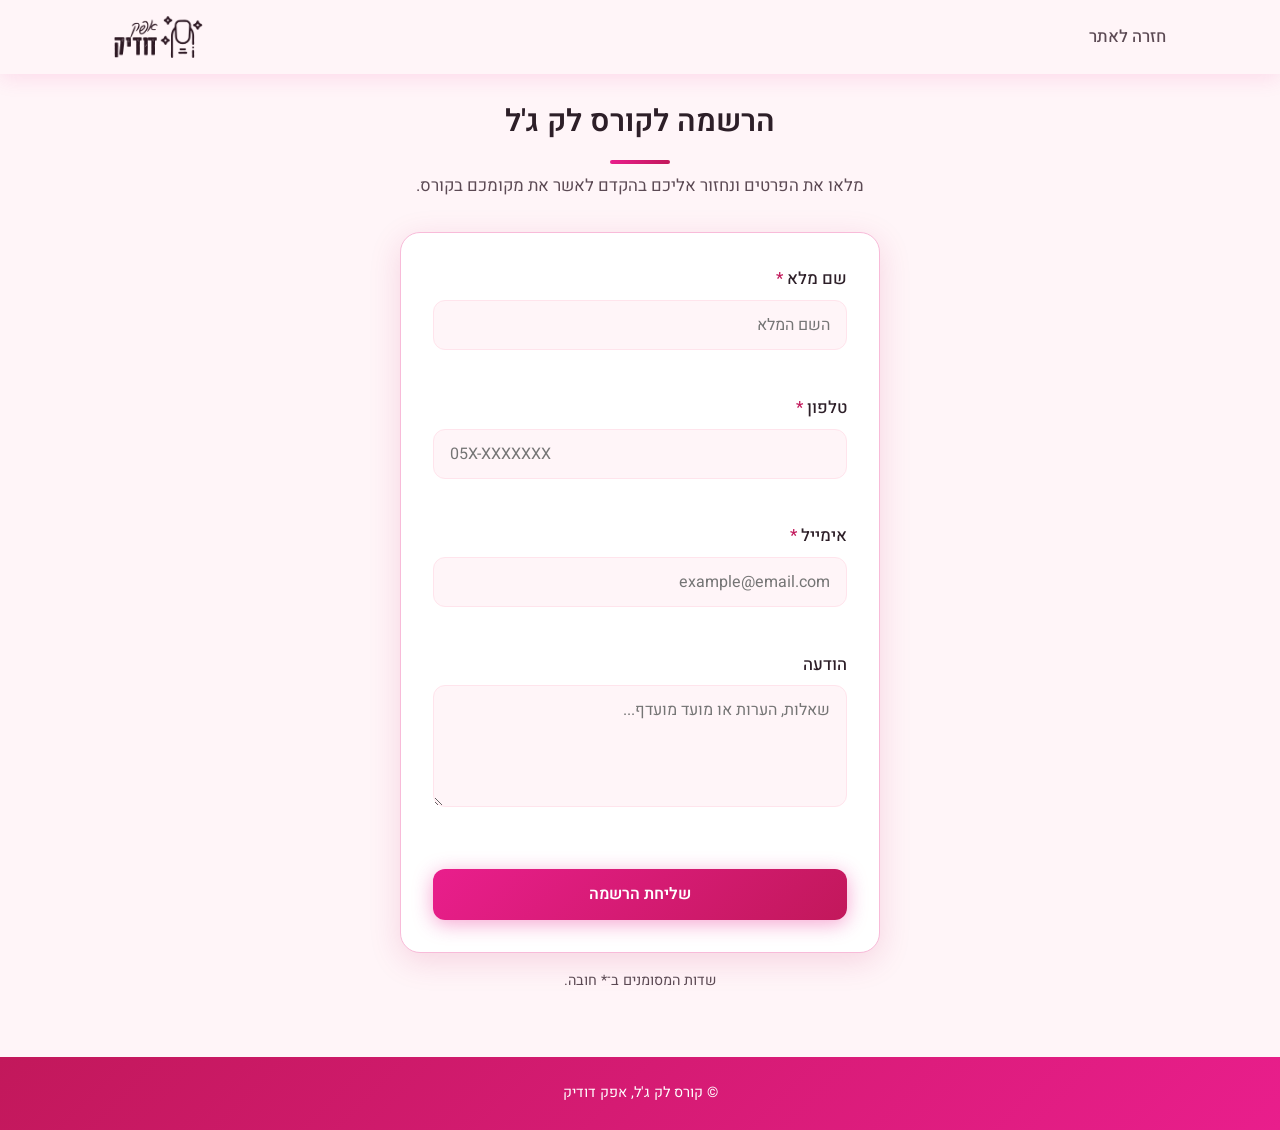
==== commit 163b8711: "Add files via upload" ====
--- a/register.html
+++ b/register.html
@@ -66,7 +66,7 @@
 
   <footer class="footer">
     <div class="container">
-      <p>© קורס לק ג'ל – אפק דודיק</p>
+      <p>© קורס לק ג'ל, אפק דודיק</p>
     </div>
   </footer>
 
--- a/style.css
+++ b/style.css
@@ -1,4 +1,4 @@
-/* ---- Variables – צבעים בולטים ויפים לקורס לק ג'ל ---- */
+/* ---- Variables: צבעים בולטים ויפים לקורס לק ג'ל ---- */
 :root {
   --color-bg: #fff5f8;
   --color-cream: #ffe4ec;
@@ -16,6 +16,8 @@
   --shadow-card: 0 8px 32px rgba(194, 24, 91, 0.15);
   --radius: 12px;
   --radius-lg: 20px;
+  --section-pad-y: 3.25rem;
+  --section-pad-x: 1.5rem;
 }
 
 /* ---- Base ---- */
@@ -129,7 +131,8 @@
 /* ---- Hero ---- */
 .hero {
   position: relative;
-  min-height: 85vh;
+  min-height: 100vh;
+  min-height: 100dvh;
   display: flex;
   align-items: center;
   justify-content: center;
@@ -141,16 +144,28 @@
   position: absolute;
   inset: 0;
   z-index: 0;
-  background: var(--color-cream) url('https://images.unsplash.com/photo-1604654894610-df63bc536371?w=1200') center/cover no-repeat;
-}
-
-/* שכבת כיסוי כדי שהטקסט יישאר קריא */
+  background-color: var(--color-cream);
+  background-image: url('images/portfolio-1.jpg');
+  background-position: center 40%;
+  background-size: cover;
+  background-repeat: no-repeat;
+  transform: scale(1.1);
+  transform-origin: center center;
+}
+
+/* כיסוי קריאות על גבי תמונת מסך מלא */
 .hero-bg::after {
   content: '';
   position: absolute;
   inset: 0;
-  background: linear-gradient(135deg, rgba(255, 245, 248, 0.92) 0%, rgba(255, 228, 236, 0.88) 50%, rgba(255, 245, 248, 0.9) 100%);
+  background: linear-gradient(
+    135deg,
+    rgba(255, 245, 248, 0.9) 0%,
+    rgba(255, 228, 236, 0.82) 40%,
+    rgba(255, 245, 248, 0.88) 100%
+  );
   z-index: 1;
+  pointer-events: none;
 }
 
 .hero-content {
@@ -162,7 +177,8 @@
 
 .hero h1 {
   font-size: clamp(2.25rem, 5vw, 3.5rem);
-  margin: 0 0 0.5rem;
+  line-height: 1.12;
+  margin: 0 0 0.45rem;
   color: var(--color-text);
   letter-spacing: -0.02em;
 }
@@ -247,7 +263,7 @@
   box-shadow: 0 8px 28px rgba(247, 198, 236, 0.5);
 }
 
-/* כפתור ה־HERO – בולט ויפה */
+/* כפתור ה־HERO: בולט ויפה */
 .btn-hero {
   padding: 1rem 2.5rem;
   font-size: 1.1rem;
@@ -266,7 +282,7 @@
 
 /* ---- Sections ---- */
 .section {
-  padding: 4rem 1.5rem;
+  padding: var(--section-pad-y) var(--section-pad-x);
   max-width: 1100px;
   margin: 0 auto;
 }
@@ -362,7 +378,7 @@
   background: linear-gradient(180deg, var(--color-cream) 0%, var(--color-bg) 100%);
 }
 
-.content-section .section h2::after {
+.content-section h2::after {
   background: linear-gradient(90deg, var(--color-rose-deep), var(--color-rose));
 }
 
@@ -418,14 +434,20 @@
 }
 
 /* ---- Instructor ---- */
+.instructor {
+  background: var(--color-bg);
+}
+
+/* רוחב מלא עד גבול ה־section (1100px), הכרטיס נמתח לכל הרוחב */
 .instructor .container {
-  max-width: 700px;
+  max-width: 100%;
+  width: 100%;
 }
 
 .instructor-card {
   display: grid;
-  grid-template-columns: 200px 1fr;
-  gap: 2rem;
+  grid-template-columns: min(260px, 32vw) minmax(0, 1fr);
+  gap: 2rem 2rem;
   align-items: start;
   background: var(--color-white);
   padding: 2rem;
@@ -465,9 +487,9 @@
 }
 
 .instructor-info p {
-  margin: 0 0 0.85rem;
-  color: var(--color-text-soft);
-  line-height: 1.7;
+  margin: 0 0 1rem;
+  color: var(--color-text-soft);
+  line-height: 1.65;
 }
 
 .instructor-info p:last-child {
@@ -475,9 +497,14 @@
 }
 
 /* ---- פרטי הקורס ---- */
+/* אותו גרדיאנט כמו "מה תלמדי", בכיוון הפוך: מעלה ורוד → למטה קרם */
 .details-section {
-  background: var(--color-white);
-  box-shadow: var(--shadow-soft);
+  background: linear-gradient(180deg, var(--color-bg) 0%, var(--color-cream) 100%);
+  box-shadow: none;
+}
+
+.details-section h2::after {
+  background: linear-gradient(90deg, var(--color-rose), var(--color-rose-deep));
 }
 
 .details-grid {
@@ -492,9 +519,10 @@
 .details-item {
   text-align: center;
   padding: 1rem;
-  background: var(--color-bg);
+  background: var(--color-white);
   border-radius: var(--radius);
   border: 1px solid var(--color-rose-light);
+  box-shadow: var(--shadow-soft);
 }
 
 .details-label {
@@ -509,9 +537,23 @@
   color: var(--color-text);
 }
 
+.details-bundle {
+  max-width: 560px;
+  margin: 0 auto 2rem;
+  padding: 1.35rem 1.5rem 1.5rem;
+  background: var(--color-white);
+  border-radius: var(--radius);
+  border: 1px solid var(--color-rose-light);
+  box-shadow: var(--shadow-soft);
+}
+
 .details-included {
   max-width: 360px;
-  margin: 0 auto 2rem;
+  margin: 0 auto;
+}
+
+.details-bundle .details-included {
+  margin-bottom: 0;
 }
 
 .details-included h3 {
@@ -548,7 +590,9 @@
   text-align: center;
   font-size: 1.35rem;
   color: var(--color-text);
-  margin: 2rem 0 0;
+  margin: 1.35rem 0 0;
+  padding-top: 1.25rem;
+  border-top: 1px solid rgba(233, 30, 140, 0.15);
 }
 
 .details-price strong {
@@ -568,8 +612,7 @@
   font-size: 1rem;
 }
 
-.portfolio-placeholder,
-.testimonials-placeholder {
+.portfolio-placeholder {
   min-height: 180px;
   background: var(--color-cream);
   border: 2px dashed var(--color-rose-light);
@@ -578,7 +621,94 @@
   max-width: 800px;
 }
 
-/* תיק עבודות – גריד תמונות */
+/* לקוחות מרוצים: ציטוטים */
+.testimonials-section .container {
+  max-width: 100%;
+}
+
+.testimonials-intro {
+  text-align: center;
+  color: var(--color-text-soft);
+  margin: 0 0 1.5rem;
+  font-size: 1rem;
+  max-width: 640px;
+  margin-inline: auto;
+  line-height: 1.65;
+}
+
+/* 3 המלצות: שורה אחת במסך רחב, 2+1 בינוני, עמודה במובייל */
+.testimonials-grid {
+  display: grid;
+  grid-template-columns: repeat(3, minmax(0, 1fr));
+  gap: 1.25rem;
+  margin-top: 0;
+  align-items: stretch;
+}
+
+@media (max-width: 900px) {
+  .testimonials-grid {
+    grid-template-columns: repeat(2, minmax(0, 1fr));
+  }
+}
+
+@media (max-width: 520px) {
+  .testimonials-grid {
+    grid-template-columns: 1fr;
+  }
+}
+
+.testimonial-card {
+  margin: 0;
+  padding: 1.5rem;
+  background: var(--color-white);
+  border-radius: var(--radius-lg);
+  border: 1px solid var(--color-rose-light);
+  box-shadow: var(--shadow-soft);
+  position: relative;
+  transition: transform 0.2s, box-shadow 0.2s;
+}
+
+.testimonial-card::before {
+  content: '״';
+  position: absolute;
+  top: 0.65rem;
+  right: 1rem;
+  font-size: 2.5rem;
+  line-height: 1;
+  color: var(--color-rose-light);
+  font-family: Georgia, 'Times New Roman', serif;
+  opacity: 0.85;
+  pointer-events: none;
+}
+
+.testimonial-card:hover {
+  transform: translateY(-3px);
+  box-shadow: var(--shadow-card);
+}
+
+.testimonial-card blockquote {
+  margin: 0;
+  padding: 0.35rem 0 0;
+}
+
+.testimonial-card blockquote p {
+  margin: 0;
+  font-size: 0.98rem;
+  line-height: 1.75;
+  color: var(--color-text-soft);
+}
+
+.testimonial-author {
+  display: block;
+  margin-top: 1.1rem;
+  padding-top: 1rem;
+  border-top: 1px solid rgba(233, 30, 140, 0.15);
+  font-size: 0.9rem;
+  font-weight: 600;
+  color: var(--color-rose-deep);
+}
+
+/* תיק עבודות: גריד תמונות */
 .portfolio-grid {
   display: grid;
   grid-template-columns: repeat(auto-fill, minmax(200px, 1fr));
@@ -804,7 +934,7 @@
   }
 
   .hero {
-    min-height: 75vh;
+    min-height: 100dvh;
     padding: 5rem 1rem 3rem;
   }
 
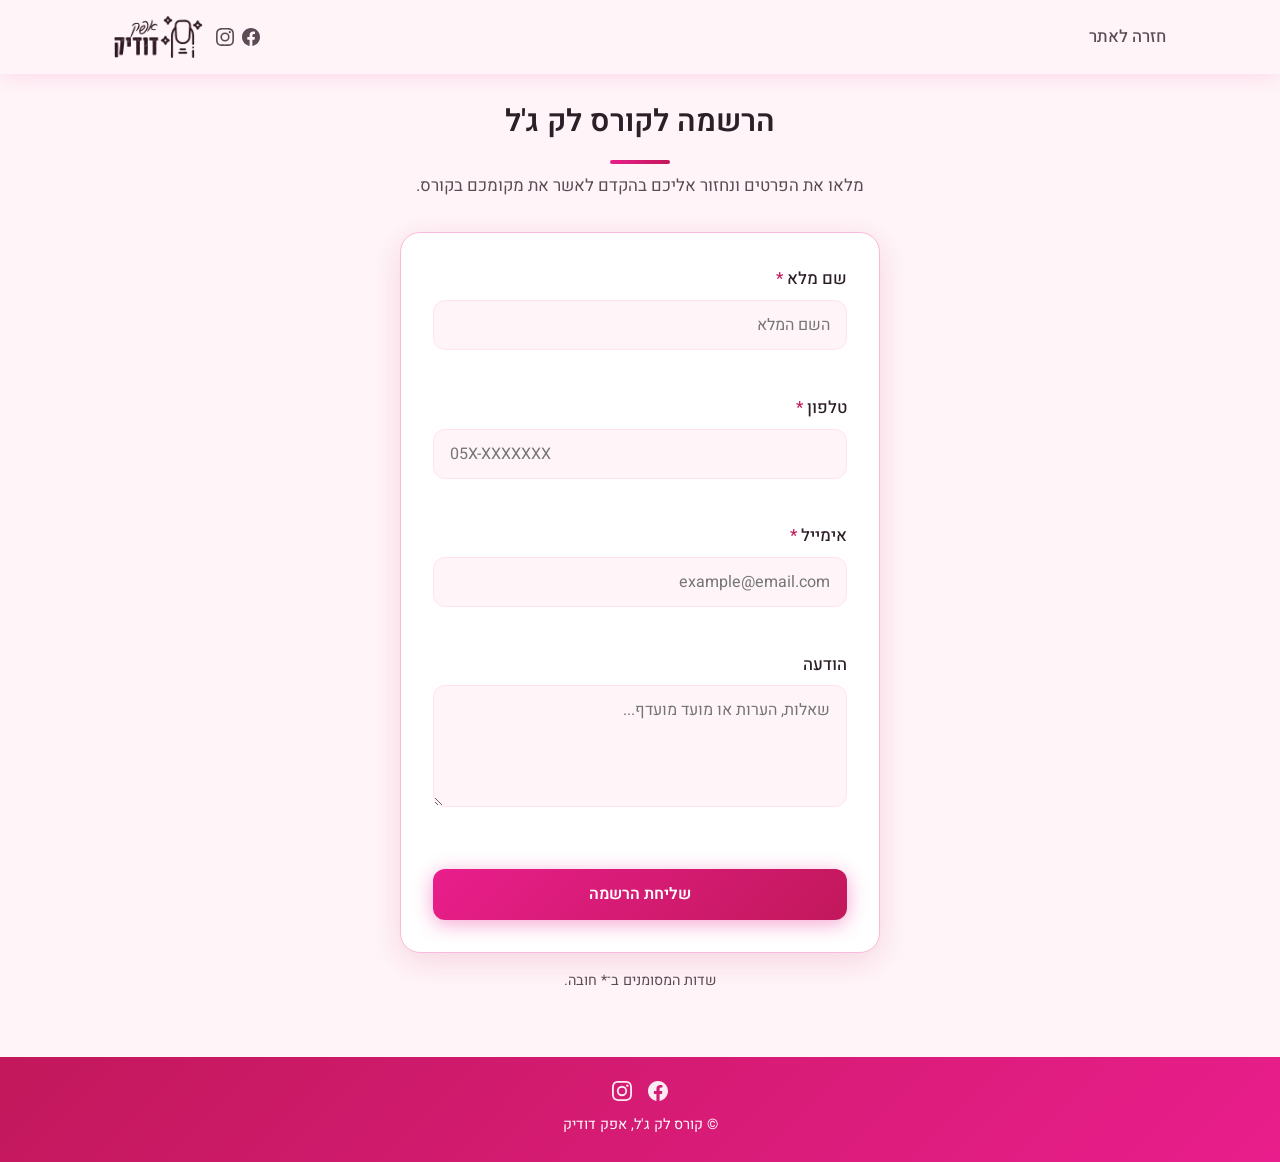
==== commit 733bde87: "Add files via upload" ====
--- a/register.html
+++ b/register.html
@@ -15,10 +15,20 @@
       <ul class="nav-links">
         <li><a href="index.html">חזרה לאתר</a></li>
       </ul>
-      <a href="index.html" class="logo">
-        <img src="images/logo.png" alt="אפק דודיק" class="logo-img">
-        <span class="logo-text">אפק דודיק</span>
-      </a>
+      <div class="nav-end">
+        <div class="nav-social" aria-label="אפק דודיק ברשתות החברתיות">
+          <a href="https://www.facebook.com/profile.php?id=100000241761799" class="social-link" target="_blank" rel="noopener noreferrer" aria-label="פייסבוק — אפק דודיק">
+            <svg xmlns="http://www.w3.org/2000/svg" viewBox="0 0 24 24" width="18" height="18" aria-hidden="true"><path fill="currentColor" d="M24 12.073C24 5.446 18.627.073 12 .073S0 5.446 0 12.073c0 5.99 4.388 10.954 10.125 11.854v-8.385H7.078v-3.47h3.047V9.43c0-3.007 1.792-4.669 4.533-4.669 1.312 0 2.686.235 2.686.235v2.953H15.83c-1.491 0-1.956.925-1.956 1.874v2.25h3.328l-.532 3.47h-2.796v8.385C19.612 23.027 24 18.062 24 12.073z"/></svg>
+          </a>
+          <a href="https://www.instagram.com/afekdudik/" class="social-link" target="_blank" rel="noopener noreferrer" aria-label="אינסטגרם — אפק דודיק">
+            <svg xmlns="http://www.w3.org/2000/svg" viewBox="0 0 24 24" width="18" height="18" aria-hidden="true"><path fill="currentColor" d="M12 2.163c3.204 0 3.584.012 4.85.07 3.252.148 4.771 1.691 4.919 4.919.058 1.265.069 1.645.069 4.849 0 3.205-.012 3.584-.069 4.849-.149 3.225-1.664 4.771-4.919 4.919-1.266.058-1.644.07-4.85.07-3.204 0-3.584-.012-4.849-.07-3.26-.149-4.771-1.699-4.919-4.92-.058-1.265-.07-1.644-.07-4.849 0-3.204.013-3.583.07-4.849.149-3.227 1.664-4.771 4.919-4.919 1.266-.057 1.645-.069 4.849-.069zM12 0C8.741 0 8.333.014 7.053.072 2.695.272.273 2.69.073 7.052.014 8.333 0 8.741 0 12c0 3.259.014 3.668.072 4.948.2 4.354 2.618 6.782 6.98 6.979 1.281.058 1.689.072 4.948.072 3.259 0 3.668-.014 4.948-.072 4.354-.196 6.782-2.617 6.979-6.98.059-1.28.073-1.689.073-4.948 0-3.259-.014-3.667-.072-4.947-.196-4.354-2.617-6.78-6.979-6.98C15.668.014 15.259 0 12 0zm0 5.838a6.162 6.162 0 1 0 0 12.324 6.162 6.162 0 0 0 0-12.324zM12 16a4 4 0 1 1 0-8 4 4 0 0 1 0 8zm6.406-11.845a1.44 1.44 0 1 1 0 2.881 1.44 1.44 0 0 1 0-2.881z"/></svg>
+          </a>
+        </div>
+        <a href="index.html" class="logo">
+          <img src="images/logo.png" alt="אפק דודיק" class="logo-img">
+          <span class="logo-text">אפק דודיק</span>
+        </a>
+      </div>
     </nav>
   </header>
 
@@ -65,8 +75,16 @@
   </main>
 
   <footer class="footer">
-    <div class="container">
-      <p>© קורס לק ג'ל, אפק דודיק</p>
+    <div class="container footer-inner">
+      <div class="footer-social" aria-label="אפק דודיק ברשתות החברתיות">
+        <a href="https://www.facebook.com/profile.php?id=100000241761799" class="social-link social-link--footer" target="_blank" rel="noopener noreferrer" aria-label="פייסבוק — אפק דודיק">
+          <svg xmlns="http://www.w3.org/2000/svg" viewBox="0 0 24 24" width="20" height="20" aria-hidden="true"><path fill="currentColor" d="M24 12.073C24 5.446 18.627.073 12 .073S0 5.446 0 12.073c0 5.99 4.388 10.954 10.125 11.854v-8.385H7.078v-3.47h3.047V9.43c0-3.007 1.792-4.669 4.533-4.669 1.312 0 2.686.235 2.686.235v2.953H15.83c-1.491 0-1.956.925-1.956 1.874v2.25h3.328l-.532 3.47h-2.796v8.385C19.612 23.027 24 18.062 24 12.073z"/></svg>
+        </a>
+        <a href="https://www.instagram.com/afekdudik/" class="social-link social-link--footer" target="_blank" rel="noopener noreferrer" aria-label="אינסטגרם — אפק דודיק">
+          <svg xmlns="http://www.w3.org/2000/svg" viewBox="0 0 24 24" width="20" height="20" aria-hidden="true"><path fill="currentColor" d="M12 2.163c3.204 0 3.584.012 4.85.07 3.252.148 4.771 1.691 4.919 4.919.058 1.265.069 1.645.069 4.849 0 3.205-.012 3.584-.069 4.849-.149 3.225-1.664 4.771-4.919 4.919-1.266.058-1.644.07-4.85.07-3.204 0-3.584-.012-4.849-.07-3.26-.149-4.771-1.699-4.919-4.92-.058-1.265-.07-1.644-.07-4.849 0-3.204.013-3.583.07-4.849.149-3.227 1.664-4.771 4.919-4.919 1.266-.057 1.645-.069 4.849-.069zM12 0C8.741 0 8.333.014 7.053.072 2.695.272.273 2.69.073 7.052.014 8.333 0 8.741 0 12c0 3.259.014 3.668.072 4.948.2 4.354 2.618 6.782 6.98 6.979 1.281.058 1.689.072 4.948.072 3.259 0 3.668-.014 4.948-.072 4.354-.196 6.782-2.617 6.979-6.98.059-1.28.073-1.689.073-4.948 0-3.259-.014-3.667-.072-4.947-.196-4.354-2.617-6.78-6.979-6.98C15.668.014 15.259 0 12 0zm0 5.838a6.162 6.162 0 1 0 0 12.324 6.162 6.162 0 0 0 0-12.324zM12 16a4 4 0 1 1 0-8 4 4 0 0 1 0 8zm6.406-11.845a1.44 1.44 0 1 1 0 2.881 1.44 1.44 0 0 1 0-2.881z"/></svg>
+        </a>
+      </div>
+      <p class="footer-copy">© קורס לק ג'ל, אפק דודיק</p>
     </div>
   </footer>
 
--- a/style.css
+++ b/style.css
@@ -128,6 +128,45 @@
   padding: 0.25rem;
 }
 
+.nav-end {
+  display: flex;
+  align-items: center;
+  gap: 0.85rem;
+}
+
+.nav-social {
+  display: flex;
+  align-items: center;
+  gap: 0.5rem;
+}
+
+.social-link {
+  display: flex;
+  align-items: center;
+  justify-content: center;
+  color: var(--color-text-soft);
+  line-height: 0;
+  transition: color 0.2s ease;
+}
+
+.social-link:hover {
+  color: var(--color-rose);
+}
+
+.social-link:focus-visible {
+  outline: 2px solid var(--color-rose);
+  outline-offset: 3px;
+  border-radius: 4px;
+}
+
+.social-link--footer {
+  color: rgba(255, 255, 255, 0.92);
+}
+
+.social-link--footer:hover {
+  color: #fff;
+}
+
 /* ---- Hero ---- */
 .hero {
   position: relative;
@@ -906,7 +945,21 @@
   font-size: 0.9rem;
 }
 
-.footer p {
+.footer-inner {
+  display: flex;
+  flex-direction: column;
+  align-items: center;
+  gap: 0.75rem;
+}
+
+.footer-social {
+  display: flex;
+  align-items: center;
+  justify-content: center;
+  gap: 1rem;
+}
+
+.footer-copy {
   margin: 0;
 }
 
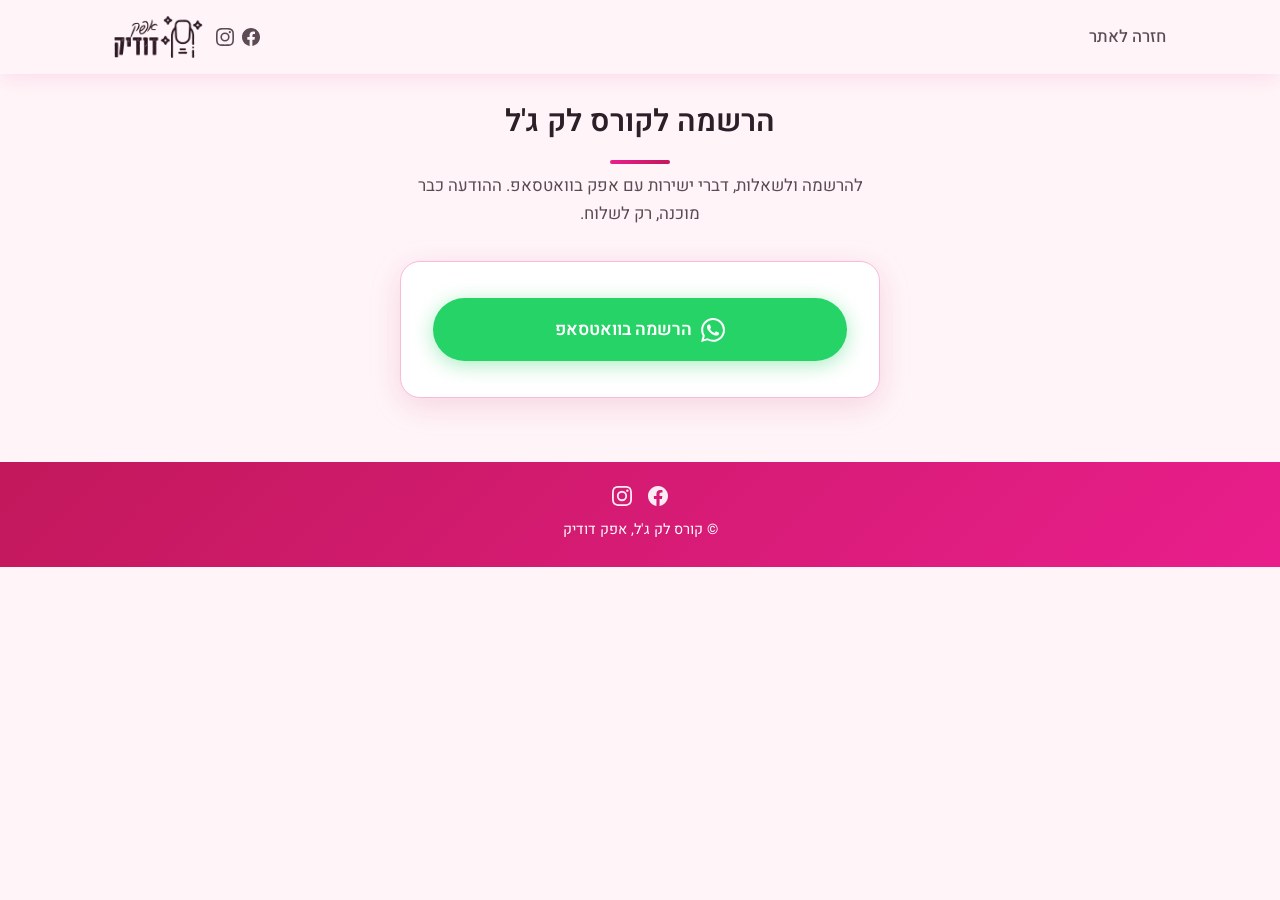
==== commit b2d1ce25: "Replace the registration form with a WhatsApp button. Co-authored-by: Cursor <cursoragent@cursor.com" ====
--- a/register.html
+++ b/register.html
@@ -4,6 +4,8 @@
   <meta charset="UTF-8">
   <meta name="viewport" content="width=device-width, initial-scale=1.0">
   <title>הרשמה לקורס לק ג'ל | אפק דודיק</title>
+  <link rel="icon" href="images/logo.png" type="image/png">
+  <link rel="apple-touch-icon" href="images/logo.png">
   <link rel="preconnect" href="https://fonts.googleapis.com">
   <link rel="preconnect" href="https://fonts.gstatic.com" crossorigin>
   <link href="https://fonts.googleapis.com/css2?family=Heebo:wght@300;400;500;600;700&display=swap" rel="stylesheet">
@@ -36,40 +38,14 @@
     <section class="section register-section">
       <div class="container register-container">
         <h1 class="register-title">הרשמה לקורס לק ג'ל</h1>
-        <p class="register-intro">מלאו את הפרטים ונחזור אליכם בהקדם לאשר את מקומכם בקורס.</p>
+        <p class="register-intro">להרשמה ולשאלות, דברי ישירות עם אפק בוואטסאפ. ההודעה כבר מוכנה, רק לשלוח.</p>
 
-        <!-- להפעלת שליחה למייל: הירשמי ב־formspree.io, צרי טופס עם המייל shoamdudik1123@gmail.com והדביקי את ה־Form ID כאן -->
-        <form id="register-form" class="register-form" action="#" method="post" novalidate
-          data-formspree-id=""
-          data-whatsapp="972543205622">
-          <div class="form-group" data-field="name">
-            <label for="reg-name">שם מלא <span class="required">*</span></label>
-            <input type="text" id="reg-name" name="name" required placeholder="השם המלא" autocomplete="name">
-            <span class="error-message" aria-live="polite"></span>
-          </div>
-
-          <div class="form-group" data-field="phone">
-            <label for="reg-phone">טלפון <span class="required">*</span></label>
-            <input type="tel" id="reg-phone" name="phone" required placeholder="05X-XXXXXXX" autocomplete="tel">
-            <span class="error-message" aria-live="polite"></span>
-          </div>
-
-          <div class="form-group" data-field="email">
-            <label for="reg-email">אימייל <span class="required">*</span></label>
-            <input type="email" id="reg-email" name="email" required placeholder="example@email.com" autocomplete="email">
-            <span class="error-message" aria-live="polite"></span>
-          </div>
-
-          <div class="form-group" data-field="message">
-            <label for="reg-message">הודעה</label>
-            <textarea id="reg-message" name="message" rows="4" placeholder="שאלות, הערות או מועד מועדף..."></textarea>
-            <span class="error-message" aria-live="polite"></span>
-          </div>
-
-          <button type="submit" class="btn btn-primary btn-submit">שליחת הרשמה</button>
-        </form>
-
-        <p class="register-note">שדות המסומנים ב־* חובה.</p>
+        <div class="register-whatsapp">
+          <a href="https://wa.me/972543205622?text=%D7%94%D7%99%D7%99%20%D7%90%D7%A4%D7%A7%2C%20%D7%90%D7%A9%D7%9E%D7%97%20%D7%9C%D7%A9%D7%9E%D7%95%D7%A2%20%D7%A4%D7%A8%D7%98%D7%99%D7%9D%20%D7%95%D7%9C%D7%94%D7%99%D7%A8%D7%A9%D7%9D%20%D7%9C%D7%A7%D7%95%D7%A8%D7%A1%20%D7%9C%D7%A7%20%D7%92%27%D7%9C" class="btn btn-whatsapp btn-whatsapp--lg" target="_blank" rel="noopener noreferrer">
+            <svg xmlns="http://www.w3.org/2000/svg" viewBox="0 0 24 24" width="24" height="24" aria-hidden="true"><path fill="currentColor" d="M17.472 14.382c-.297-.149-1.758-.867-2.03-.967-.273-.099-.471-.148-.67.15-.197.297-.767.966-.94 1.164-.173.199-.347.223-.644.075-.297-.15-1.255-.463-2.39-1.475-.883-.788-1.48-1.761-1.653-2.059-.173-.297-.018-.458.13-.606.134-.133.298-.347.446-.52.149-.174.198-.298.298-.497.099-.198.05-.371-.025-.52-.075-.149-.669-1.612-.916-2.207-.242-.579-.487-.5-.669-.51-.173-.008-.371-.01-.57-.01-.198 0-.52.074-.792.372-.272.297-1.04 1.016-1.04 2.479 0 1.462 1.065 2.875 1.213 3.074.149.198 2.096 3.2 5.077 4.487.709.306 1.262.489 1.694.625.712.227 1.36.195 1.871.118.571-.085 1.758-.719 2.006-1.413.248-.694.248-1.289.173-1.413-.074-.124-.272-.198-.57-.347m-5.421 7.403h-.004a9.87 9.87 0 01-5.031-1.378l-.361-.214-3.741.982.998-3.648-.235-.374a9.86 9.86 0 01-1.51-5.26c.001-5.45 4.436-9.884 9.888-9.884 2.64 0 5.122 1.03 6.988 2.898a9.825 9.825 0 012.893 6.994c-.003 5.45-4.435 9.884-9.885 9.884m8.413-18.297A11.815 11.815 0 0012.05 0C5.495 0 .16 5.335.157 11.892c0 2.096.547 4.142 1.588 5.945L.057 24l6.305-1.654a11.882 11.882 0 005.683 1.448h.005c6.554 0 11.89-5.335 11.893-11.893a11.821 11.821 0 00-3.48-8.413z"/></svg>
+            הרשמה בוואטסאפ
+          </a>
+        </div>
       </div>
     </section>
   </main>
--- a/style.css
+++ b/style.css
@@ -319,6 +319,46 @@
   border-color: rgba(255, 255, 255, 0.6);
 }
 
+.btn-whatsapp {
+  display: inline-flex;
+  align-items: center;
+  justify-content: center;
+  gap: 0.55rem;
+  background: #25d366;
+  color: #fff;
+  box-shadow: 0 4px 20px rgba(37, 211, 102, 0.4);
+}
+
+.btn-whatsapp:hover,
+a.btn-whatsapp:hover {
+  background: #1ebe5d;
+  color: #fff;
+  transform: translateY(-2px);
+  box-shadow: 0 8px 28px rgba(37, 211, 102, 0.5);
+}
+
+.btn-whatsapp svg {
+  flex-shrink: 0;
+}
+
+.btn-whatsapp.btn-hero:hover,
+a.btn-whatsapp.btn-hero:hover {
+  box-shadow: 0 10px 32px rgba(18, 140, 70, 0.45);
+  border-color: rgba(255, 255, 255, 0.7);
+}
+
+.btn-whatsapp--nav {
+  padding: 0.4rem 0.9rem;
+  font-size: 0.9rem;
+  border-radius: 50px;
+  box-shadow: none;
+}
+
+.nav-links a.btn-whatsapp--nav,
+.nav-links a.btn-whatsapp--nav:hover {
+  color: #fff;
+}
+
 /* ---- Sections ---- */
 .section {
   padding: var(--section-pad-y) var(--section-pad-x);
@@ -905,6 +945,22 @@
   margin: 0 0 2rem;
 }
 
+.register-whatsapp {
+  background: var(--color-white);
+  padding: 2.25rem 2rem;
+  border-radius: var(--radius-lg);
+  box-shadow: var(--shadow-card);
+  border: 1px solid var(--color-rose-light);
+  text-align: center;
+}
+
+.btn-whatsapp--lg {
+  width: 100%;
+  padding: 1.05rem 1.5rem;
+  font-size: 1.1rem;
+  border-radius: 50px;
+}
+
 .register-form {
   background: var(--color-white);
   padding: 2rem;
@@ -986,6 +1042,10 @@
     gap: 0.5rem;
   }
 
+  .nav-links.open .btn-whatsapp--nav {
+    width: 100%;
+  }
+
   .hero {
     min-height: 100dvh;
     padding: 5rem 1rem 3rem;
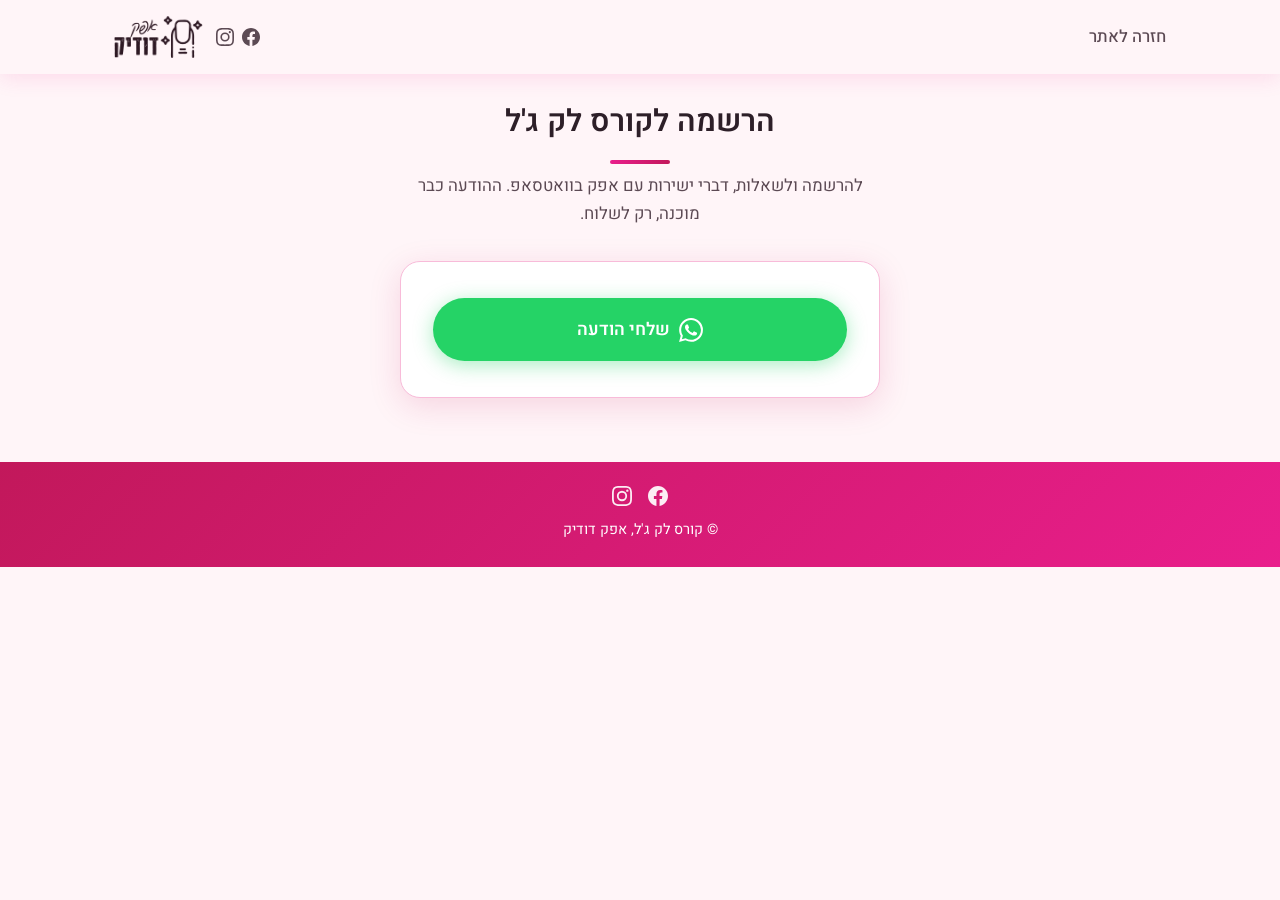
==== commit f0f90657: "Update the WhatsApp button label and the ready-made message." ====
--- a/register.html
+++ b/register.html
@@ -41,9 +41,9 @@
         <p class="register-intro">להרשמה ולשאלות, דברי ישירות עם אפק בוואטסאפ. ההודעה כבר מוכנה, רק לשלוח.</p>
 
         <div class="register-whatsapp">
-          <a href="https://wa.me/972543205622?text=%D7%94%D7%99%D7%99%20%D7%90%D7%A4%D7%A7%2C%20%D7%90%D7%A9%D7%9E%D7%97%20%D7%9C%D7%A9%D7%9E%D7%95%D7%A2%20%D7%A4%D7%A8%D7%98%D7%99%D7%9D%20%D7%95%D7%9C%D7%94%D7%99%D7%A8%D7%A9%D7%9D%20%D7%9C%D7%A7%D7%95%D7%A8%D7%A1%20%D7%9C%D7%A7%20%D7%92%27%D7%9C" class="btn btn-whatsapp btn-whatsapp--lg" target="_blank" rel="noopener noreferrer">
+          <a href="https://wa.me/972543205622?text=%D7%94%D7%99%D7%99%20%D7%90%D7%A4%D7%A7%20%F0%9F%98%8A%0A%D7%90%D7%A9%D7%9E%D7%97%20%D7%9C%D7%A7%D7%91%D7%9C%20%D7%A4%D7%A8%D7%98%D7%99%D7%9D%20%D7%A2%D7%9C%20%D7%A7%D7%95%D7%A8%D7%A1%20%D7%94%D7%9C%D7%A7%20%D7%92%D7%B3%D7%9C%20%D7%95%D7%9E%D7%95%D7%A2%D7%93%D7%99%20%D7%94%D7%A7%D7%95%D7%A8%D7%A1%20%D7%94%D7%A7%D7%A8%D7%95%D7%91%D7%99%D7%9D" class="btn btn-whatsapp btn-whatsapp--lg" target="_blank" rel="noopener noreferrer">
             <svg xmlns="http://www.w3.org/2000/svg" viewBox="0 0 24 24" width="24" height="24" aria-hidden="true"><path fill="currentColor" d="M17.472 14.382c-.297-.149-1.758-.867-2.03-.967-.273-.099-.471-.148-.67.15-.197.297-.767.966-.94 1.164-.173.199-.347.223-.644.075-.297-.15-1.255-.463-2.39-1.475-.883-.788-1.48-1.761-1.653-2.059-.173-.297-.018-.458.13-.606.134-.133.298-.347.446-.52.149-.174.198-.298.298-.497.099-.198.05-.371-.025-.52-.075-.149-.669-1.612-.916-2.207-.242-.579-.487-.5-.669-.51-.173-.008-.371-.01-.57-.01-.198 0-.52.074-.792.372-.272.297-1.04 1.016-1.04 2.479 0 1.462 1.065 2.875 1.213 3.074.149.198 2.096 3.2 5.077 4.487.709.306 1.262.489 1.694.625.712.227 1.36.195 1.871.118.571-.085 1.758-.719 2.006-1.413.248-.694.248-1.289.173-1.413-.074-.124-.272-.198-.57-.347m-5.421 7.403h-.004a9.87 9.87 0 01-5.031-1.378l-.361-.214-3.741.982.998-3.648-.235-.374a9.86 9.86 0 01-1.51-5.26c.001-5.45 4.436-9.884 9.888-9.884 2.64 0 5.122 1.03 6.988 2.898a9.825 9.825 0 012.893 6.994c-.003 5.45-4.435 9.884-9.885 9.884m8.413-18.297A11.815 11.815 0 0012.05 0C5.495 0 .16 5.335.157 11.892c0 2.096.547 4.142 1.588 5.945L.057 24l6.305-1.654a11.882 11.882 0 005.683 1.448h.005c6.554 0 11.89-5.335 11.893-11.893a11.821 11.821 0 00-3.48-8.413z"/></svg>
-            הרשמה בוואטסאפ
+            שלחי הודעה
           </a>
         </div>
       </div>
